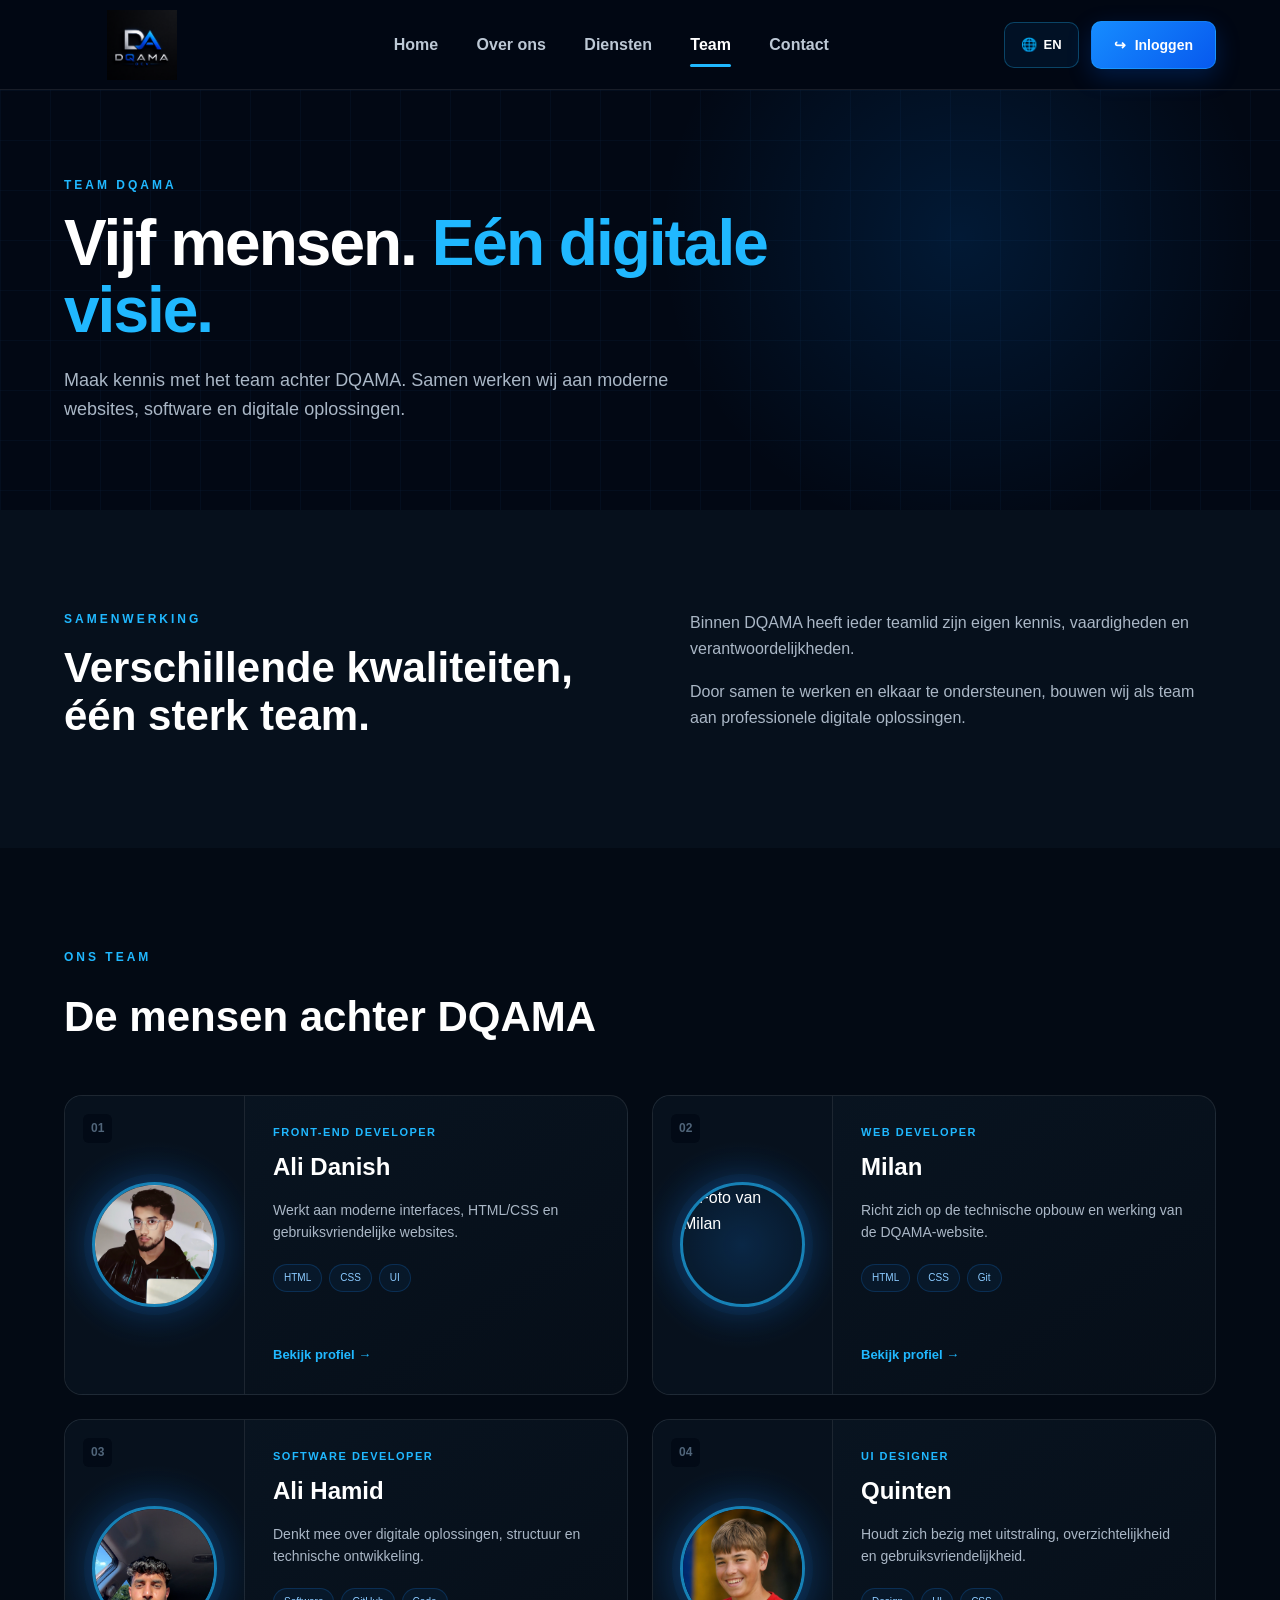
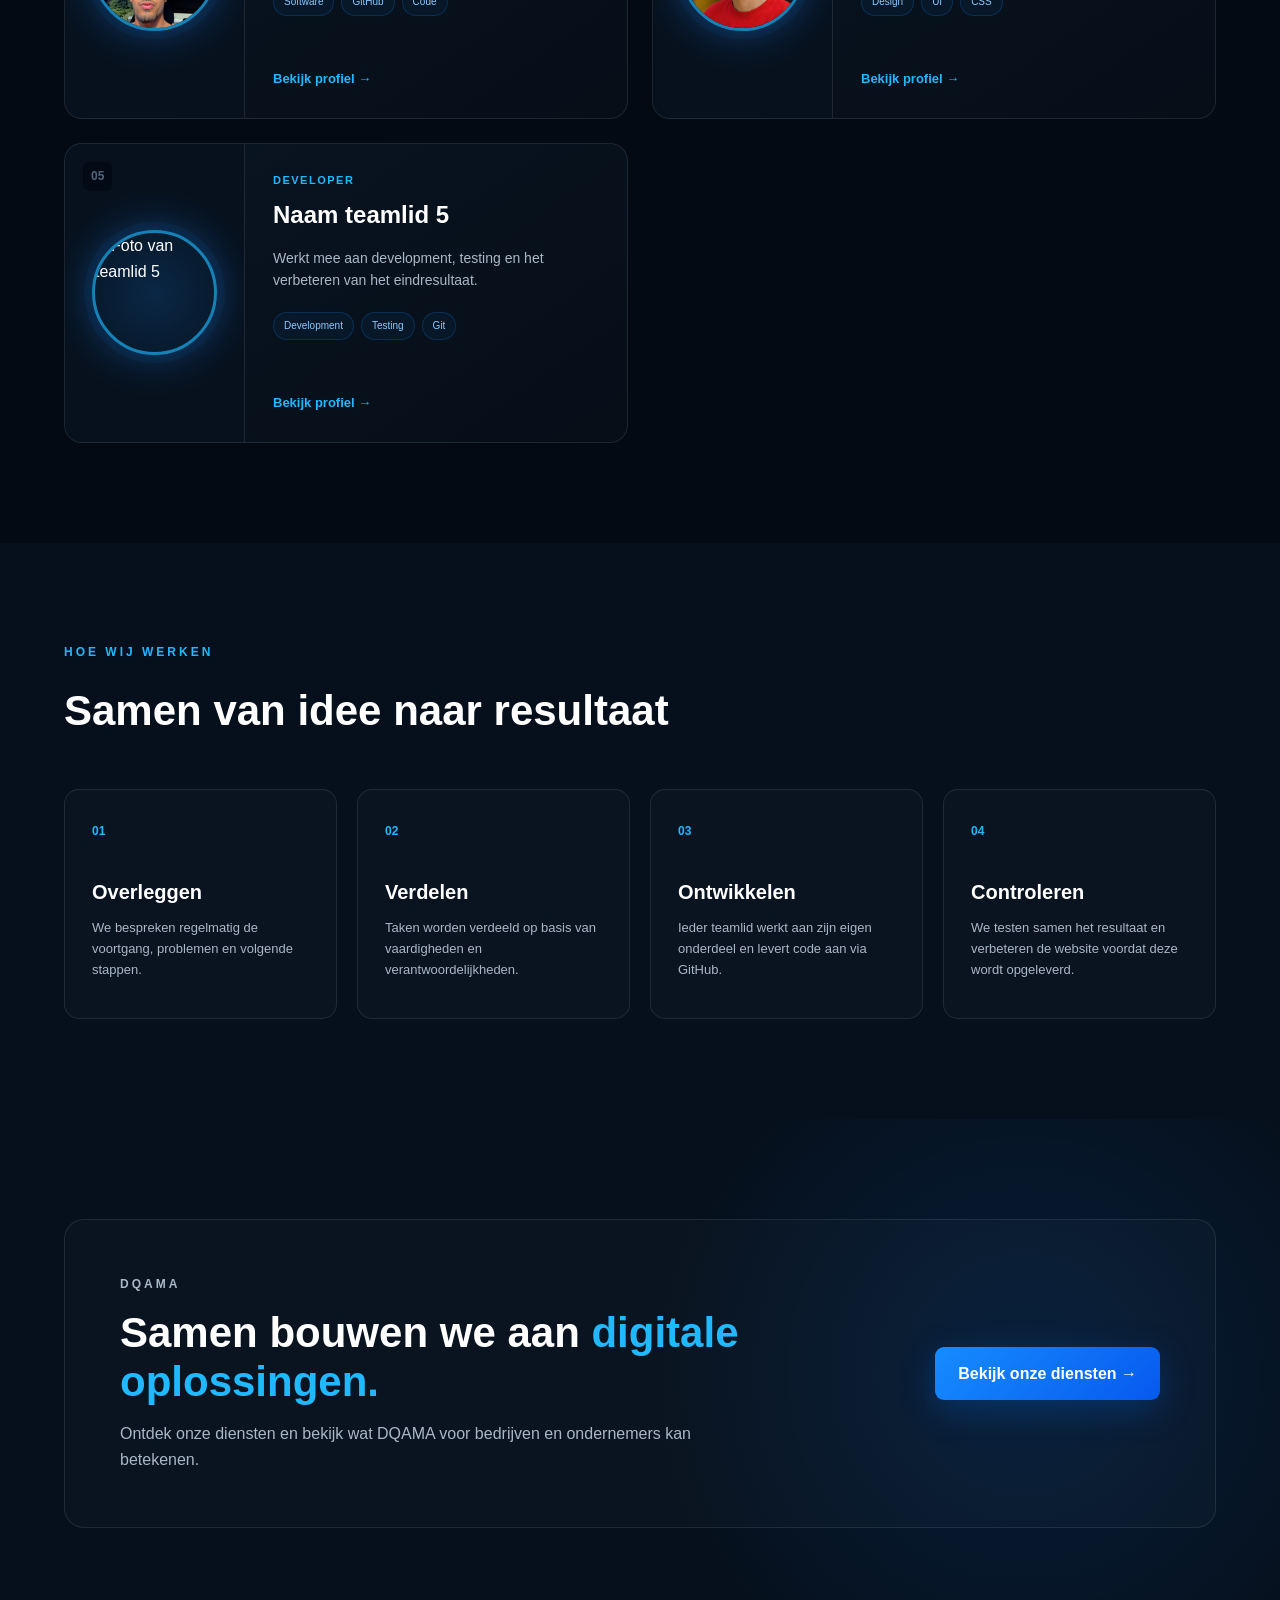
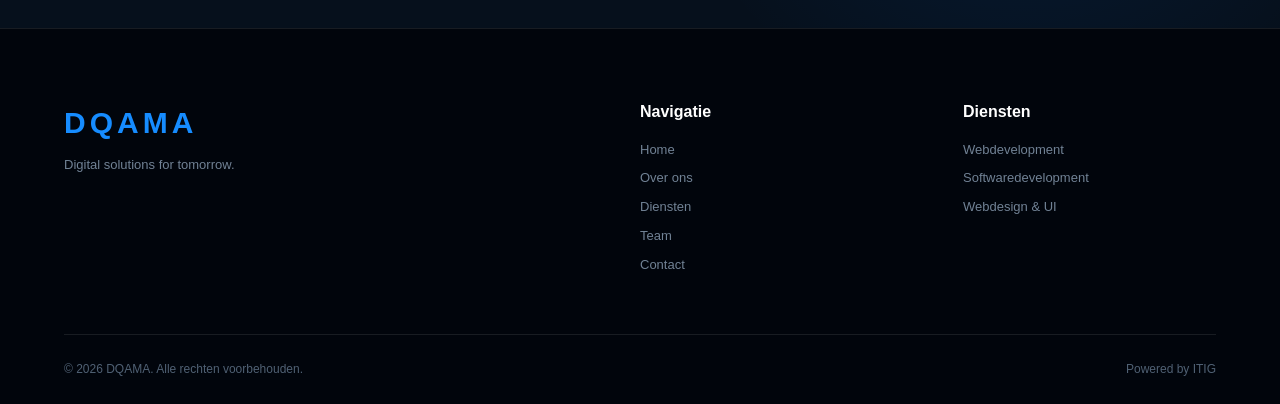
==== untitled folder/team.html @ 27067b22 "dg sg" ====
<!DOCTYPE html>
<html lang="nl">

<head>

    <!-- =========================
         BASIS
    ========================== -->

    <meta charset="UTF-8">

    <meta
        name="viewport"
        content="width=device-width, initial-scale=1.0"
    >

    <title>Team | DQAMA</title>

    <link rel="stylesheet" href="style.css">

</head>


<body>


<!-- =========================================================
     HEADER / NAVIGATIE
========================================================= -->

<header class="header">

    <div class="container navbar">


        <!-- LOGO -->

        <a href="index.html" class="brand">

            <img
                src="ask.png"
                alt="DQAMA logo"
                class="dqama-logo"
            >

        </a>



        <!-- HAMBURGER KNOP -->

        <button
            class="menu-toggle"
            id="menuToggle"
            type="button"
            aria-label="Menu openen"
            aria-expanded="false"
            aria-controls="mainNav"
        >

            <span></span>
            <span></span>
            <span></span>

        </button>



        <!-- HOOFDMENU -->

        <nav
            class="main-nav"
            id="mainNav"
            aria-label="Hoofdnavigatie"
        >

            <ul class="nav-links">

                <li>
                    <a href="index.html">
                        Home
                    </a>
                </li>

                <li>
                    <a href="over-ons.html">
                        Over ons
                    </a>
                </li>

                <li>
                    <a href="diensten.html">
                        Diensten
                    </a>
                </li>

                <li>
                    <a
                        href="team.html"
                        class="active"
                    >
                        Team
                    </a>
                </li>

                <li>
                    <a href="contact.html">
                        Contact
                    </a>
                </li>

            </ul>

        </nav>



        <!-- TAAL + LOGIN -->

        <div class="header-actions">

            <button
                class="language-button"
                onclick="toggleLanguage()"
                type="button"
            >

                🌐

                <span id="languageText">
                    EN
                </span>

            </button>


            <a
                href="login.html"
                class="login-button"
            >

                <span>↪</span>

                Inloggen

            </a>

        </div>


    </div>

</header>



<!-- =========================================================
     PAGINA INHOUD
========================================================= -->

<main>


    <!-- =====================================================
         HERO
    ====================================================== -->

    <section class="page-hero">

        <div class="grid-background"></div>


        <div class="container page-hero-content">

            <p class="eyebrow">
                TEAM DQAMA
            </p>


            <h1>

                Vijf mensen.

                <span>
                    Eén digitale visie.
                </span>

            </h1>


            <p>

                Maak kennis met het team achter DQAMA.
                Samen werken wij aan moderne websites,
                software en digitale oplossingen.

            </p>

        </div>

    </section>



    <!-- =====================================================
         INTRO
    ====================================================== -->

    <section class="section team-intro-section">

        <div class="container team-intro-grid">


            <!-- Linkerkant -->

            <div>

                <p class="eyebrow">
                    SAMENWERKING
                </p>


                <h2>

                    Verschillende kwaliteiten,
                    één sterk team.

                </h2>

            </div>



            <!-- Rechterkant -->

            <div>

                <p>

                    Binnen DQAMA heeft ieder teamlid zijn eigen kennis,
                    vaardigheden en verantwoordelijkheden.

                </p>


                <p>

                    Door samen te werken en elkaar te ondersteunen,
                    bouwen wij als team aan professionele digitale oplossingen.

                </p>

            </div>


        </div>

    </section>



    <!-- =====================================================
         TEAMLEDEN
    ====================================================== -->

    <section
        class="section team-members-section"
        id="teamleden"
    >

        <div class="container">


            <!-- Titel -->

            <div class="section-heading">

                <div>

                    <p class="eyebrow">
                        ONS TEAM
                    </p>

                    <h2>
                        De mensen achter DQAMA
                    </h2>

                </div>

            </div>



            <!-- TEAM GRID -->

            <div class="team-members-grid">


                <!-- =================================================
                     TEAMLID 1
                ================================================== -->

                <article class="member-card">


                    <div class="member-image">

                        <span class="member-number">
                            01
                        </span>


                        <img
                            src="Ali Portfolio/ali4 Small.png"
                            alt="Foto van Ali Danish"
                            class="member-photo"
                        >

                    </div>



                    <div class="member-content">


                        <span class="member-role">
                            Front-end Developer
                        </span>


                        <h3>
                            Ali Danish
                        </h3>


                        <p>

                            Werkt aan moderne interfaces,
                            HTML/CSS en gebruiksvriendelijke websites.

                        </p>


                        <div class="member-skills">

                            <span>HTML</span>
                            <span>CSS</span>
                            <span>UI</span>

                        </div>


                        <a
                            href="Ali Portfolio/index.html"
                            class="member-link"
                        >

                            Bekijk profiel →

                        </a>


                    </div>


                </article>



                <!-- =================================================
                     TEAMLID 2
                ================================================== -->

                <article class="member-card">


                    <div class="member-image">

                        <span class="member-number">
                            02
                        </span>


                        <img
                            src="images/teamlid2.jpg"
                            alt="Foto van Milan"
                            class="member-photo"
                        >

                    </div>



                    <div class="member-content">


                        <span class="member-role">
                            Web Developer
                        </span>


                        <h3>
                            Milan
                        </h3>


                        <p>

                            Richt zich op de technische opbouw
                            en werking van de DQAMA-website.

                        </p>


                        <div class="member-skills">

                            <span>HTML</span>
                            <span>CSS</span>
                            <span>Git</span>

                        </div>


                        <a
                            href="php/"
                            class="member-link"
                        >

                            Bekijk profiel →

                        </a>


                    </div>


                </article>



                <!-- =================================================
                     TEAMLID 3
                ================================================== -->

                <article class="member-card">


                    <div class="member-image">

                        <span class="member-number">
                            03
                        </span>


                        <img
                            src="ali hamid/Image Small.png"
                            alt="Foto van Ali Hamid"
                            class="member-photo"
                        >

                    </div>



                    <div class="member-content">


                        <span class="member-role">
                            Software Developer
                        </span>


                        <h3>
                            Ali Hamid
                        </h3>


                        <p>

                            Denkt mee over digitale oplossingen,
                            structuur en technische ontwikkeling.

                        </p>


                        <div class="member-skills">

                            <span>Software</span>
                            <span>GitHub</span>
                            <span>Code</span>

                        </div>


                        <a
                            href="ali hamid/index1.html"
                            class="member-link"
                        >

                            Bekijk profiel →

                        </a>


                    </div>


                </article>



                <!-- =================================================
                     TEAMLID 4
                ================================================== -->

                <article class="member-card">


                    <div class="member-image">

                        <span class="member-number">
                            04
                        </span>


                        <img
                            src="porfolio-Quinten/foto/Media Small.png"
                            alt="Foto van Quinten"
                            class="member-photo"
                        >

                    </div>



                    <div class="member-content">


                        <span class="member-role">
                            UI Designer
                        </span>


                        <h3>
                            Quinten
                        </h3>


                        <p>

                            Houdt zich bezig met uitstraling,
                            overzichtelijkheid en gebruiksvriendelijkheid.

                        </p>


                        <div class="member-skills">

                            <span>Design</span>
                            <span>UI</span>
                            <span>CSS</span>

                        </div>


                        <a
                            href="porfolio-Quinten/php/index.php"
                            class="member-link"
                        >

                            Bekijk profiel →

                        </a>


                    </div>


                </article>



                <!-- =================================================
                     TEAMLID 5
                ================================================== -->

                <article class="member-card">


                    <div class="member-image">

                        <span class="member-number">
                            05
                        </span>


                        <img
                            src="images/teamlid5.jpg"
                            alt="Foto van teamlid 5"
                            class="member-photo"
                        >

                    </div>



                    <div class="member-content">


                        <span class="member-role">
                            Developer
                        </span>


                        <h3>
                            Naam teamlid 5
                        </h3>


                        <p>

                            Werkt mee aan development,
                            testing en het verbeteren van het eindresultaat.

                        </p>


                        <div class="member-skills">

                            <span>Development</span>
                            <span>Testing</span>
                            <span>Git</span>

                        </div>


                        <a
                            href="profiel5.html"
                            class="member-link"
                        >

                            Bekijk profiel →

                        </a>


                    </div>


                </article>


            </div>

        </div>

    </section>



    <!-- =====================================================
         SAMENWERKING
    ====================================================== -->

    <section class="section collaboration-section">

        <div class="container">


            <!-- Titel -->

            <div class="section-heading">

                <div>

                    <p class="eyebrow">
                        HOE WIJ WERKEN
                    </p>

                    <h2>
                        Samen van idee naar resultaat
                    </h2>

                </div>

            </div>



            <!-- Samenwerking kaarten -->

            <div class="collaboration-grid">


                <!-- STAP 1 -->

                <article class="collaboration-card">

                    <span>
                        01
                    </span>


                    <h3>
                        Overleggen
                    </h3>


                    <p>

                        We bespreken regelmatig de voortgang,
                        problemen en volgende stappen.

                    </p>

                </article>



                <!-- STAP 2 -->

                <article class="collaboration-card">

                    <span>
                        02
                    </span>


                    <h3>
                        Verdelen
                    </h3>


                    <p>

                        Taken worden verdeeld op basis van
                        vaardigheden en verantwoordelijkheden.

                    </p>

                </article>



                <!-- STAP 3 -->

                <article class="collaboration-card">

                    <span>
                        03
                    </span>


                    <h3>
                        Ontwikkelen
                    </h3>


                    <p>

                        Ieder teamlid werkt aan zijn eigen onderdeel
                        en levert code aan via GitHub.

                    </p>

                </article>



                <!-- STAP 4 -->

                <article class="collaboration-card">

                    <span>
                        04
                    </span>


                    <h3>
                        Controleren
                    </h3>


                    <p>

                        We testen samen het resultaat en verbeteren
                        de website voordat deze wordt opgeleverd.

                    </p>

                </article>


            </div>


        </div>

    </section>



    <!-- =====================================================
         CTA
    ====================================================== -->

    <section class="section team-section">

        <div class="container team-banner">


            <div>

                <p class="eyebrow">
                    DQAMA
                </p>


                <h2>

                    Samen bouwen we aan

                    <span>
                        digitale oplossingen.
                    </span>

                </h2>


                <p>

                    Ontdek onze diensten en bekijk wat DQAMA
                    voor bedrijven en ondernemers kan betekenen.

                </p>

            </div>



            <a
                href="diensten.html"
                class="button primary"
            >

                Bekijk onze diensten →

            </a>


        </div>

    </section>


</main>



<!-- =========================================================
     FOOTER
========================================================= -->

<footer>

    <div class="container footer-grid">


        <!-- Bedrijf -->

        <div class="footer-brand">

            <h2>
                DQAMA
            </h2>

            <p>
                Digital solutions for tomorrow.
            </p>

        </div>



        <!-- Navigatie -->

        <div>

            <h4>
                Navigatie
            </h4>


            <a href="index.html">
                Home
            </a>

            <a href="over-ons.html">
                Over ons
            </a>

            <a href="diensten.html">
                Diensten
            </a>

            <a href="team.html">
                Team
            </a>

            <a href="contact.html">
                Contact
            </a>

        </div>



        <!-- Diensten -->

        <div>

            <h4>
                Diensten
            </h4>


            <p>
                Webdevelopment
            </p>

            <p>
                Softwaredevelopment
            </p>

            <p>
                Webdesign & UI
            </p>

        </div>


    </div>



    <!-- COPYRIGHT -->

    <div class="container copyright">

        <p>
            © 2026 DQAMA. Alle rechten voorbehouden.
        </p>

        <p>
            Powered by ITIG
        </p>

    </div>

</footer>



<!-- =========================================================
     GOOGLE TRANSLATE
========================================================= -->

<div
    id="google_translate_element"
    style="display: none;"
></div>


<script>

function googleTranslateElementInit() {

    new google.translate.TranslateElement(
        {
            pageLanguage: "nl",
            includedLanguages: "nl,en"
        },
        "google_translate_element"
    );

}

</script>


<script
    src="https://translate.google.com/translate_a/element.js?cb=googleTranslateElementInit">
</script>



<!-- =========================================================
     TAAL SCRIPT
========================================================= -->

<script src="language.js"></script>



<!-- =========================================================
     HAMBURGER MENU
========================================================= -->

<script>

const menuToggle =
    document.getElementById("menuToggle");

const mainNav =
    document.getElementById("mainNav");


if (menuToggle && mainNav) {


    /*
       Hamburger openen / sluiten
    */

    menuToggle.addEventListener(
        "click",
        function () {

            mainNav.classList.toggle("open");


            const menuIsOpen =
                mainNav.classList.contains("open");


            menuToggle.setAttribute(
                "aria-expanded",
                menuIsOpen
            );

        }
    );



    /*
       Als iemand op een menu-link klikt,
       sluit het menu automatisch
    */

    const menuLinks =
        mainNav.querySelectorAll("a");


    menuLinks.forEach(function (link) {

        link.addEventListener(
            "click",
            function () {

                mainNav.classList.remove("open");

                menuToggle.setAttribute(
                    "aria-expanded",
                    "false"
                );

            }
        );

    });



    /*
       ESC toets sluit menu
    */

    document.addEventListener(
        "keydown",
        function (event) {

            if (event.key === "Escape") {

                mainNav.classList.remove("open");

                menuToggle.setAttribute(
                    "aria-expanded",
                    "false"
                );

            }

        }
    );

}

</script>


</body>

</html>
---- untitled folder/style.css ----
/* =========================================
   DQAMA WEBSITE
========================================= */

* {
    margin: 0;
    padding: 0;
    box-sizing: border-box;
}

:root {
    --background: #020814;
    --background-light: #07111f;

    --card: #081522;
    --card-light: #0c1b2b;

    --blue: #168cff;
    --blue-light: #20b8ff;

    --white: #ffffff;
    --text: #aab7c6;

    --border: rgba(255,255,255,0.09);
}

html {
    scroll-behavior: smooth;
}

body {
    font-family: Arial, Helvetica, sans-serif;
    background: var(--background);
    color: var(--white);
    line-height: 1.6;
}

a {
    text-decoration: none;
}

.container {
    width: min(1180px, 90%);
    margin: auto;
}


/* =========================================
   HEADER
========================================= */

.header {
    height: 90px;

    display: flex;
    align-items: center;

    background: rgba(2, 8, 20, 0.95);

    border-bottom: 1px solid var(--border);

    position: sticky;
    top: 0;
    z-index: 1000;
}

.navbar {
    display: flex;
    justify-content: space-between;
    align-items: center;
}

.brand {
    display: flex;
    align-items: center;
    gap: 13px;
    color: white;
}

.brand-mark {
    width: 48px;
    height: 48px;

    display: flex;
    justify-content: center;
    align-items: center;

    border-radius: 12px;

    background:
        linear-gradient(
            135deg,
            var(--blue-light),
            #0758ff
        );

    font-weight: 800;

    box-shadow:
        0 0 25px rgba(22, 140, 255, 0.25);
}

.brand strong {
    display: block;

    font-size: 22px;
    letter-spacing: 2px;
}

.brand small {
    display: block;

    color: #73869a;

    font-size: 9px;
    letter-spacing: 2px;
}

.nav-links {
    display: flex;
    gap: 38px;
    list-style: none;
}

.nav-links a {
    position: relative;

    color: #bdc8d5;

    font-weight: 600;

    padding: 34px 0;
}

.nav-links a:hover,
.nav-links a.active {
    color: white;
}

.nav-links a.active::after {
    content: "";

    position: absolute;

    height: 3px;
    width: 100%;

    left: 0;
    bottom: 20px;

    background: var(--blue-light);

    border-radius: 10px;
}

.nav-button {
    padding: 11px 20px;

    border-radius: 9px;

    color: white;

    border: 1px solid rgba(22,140,255,0.4);

    background: rgba(22,140,255,0.1);

    transition: 0.25s;
}

.nav-button:hover {
    background: var(--blue);
}


/* =========================================
   HERO
========================================= */

.hero {
    min-height: 720px;

    position: relative;

    display: flex;
    align-items: center;

    overflow: hidden;

    background:
        radial-gradient(
            circle at 75% 35%,
            rgba(0,132,255,0.14),
            transparent 30%
        ),
        #020814;
}

.grid-background {
    position: absolute;
    inset: 0;

    opacity: 0.18;

    background-image:
        linear-gradient(
            rgba(47, 125, 205, 0.3) 1px,
            transparent 1px
        ),
        linear-gradient(
            90deg,
            rgba(47, 125, 205, 0.3) 1px,
            transparent 1px
        );

    background-size: 50px 50px;
}

.hero-grid {
    position: relative;
    z-index: 2;

    display: grid;
    grid-template-columns: 1.05fr 0.95fr;

    gap: 70px;

    align-items: center;
}


/* Hero content */

.badge {
    display: inline-flex;
    align-items: center;
    gap: 9px;

    padding: 7px 13px;

    margin-bottom: 24px;

    border: 1px solid var(--border);

    border-radius: 30px;

    background: rgba(255,255,255,0.03);

    color: #c7d4e0;

    font-size: 13px;
}

.badge span {
    width: 7px;
    height: 7px;

    border-radius: 50%;

    background: var(--blue-light);

    box-shadow:
        0 0 12px var(--blue-light);
}

.hero h1 {
    max-width: 650px;

    font-size: clamp(45px, 5vw, 72px);

    line-height: 1.05;

    letter-spacing: -2px;

    margin-bottom: 25px;
}

.hero h1 span {
    color: var(--blue-light);

    text-shadow:
        0 0 30px rgba(32,184,255,0.25);
}

.hero-description {
    max-width: 610px;

    font-size: 18px;

    color: var(--text);

    margin-bottom: 35px;
}

.hero-buttons {
    display: flex;
    gap: 14px;

    margin-bottom: 55px;
}

.button {
    display: inline-flex;
    justify-content: center;
    align-items: center;

    gap: 12px;

    padding: 14px 23px;

    border-radius: 9px;

    font-weight: 700;

    transition: 0.25s;
}

.primary {
    color: white;

    background:
        linear-gradient(
            135deg,
            #168cff,
            #0759ee
        );

    box-shadow:
        0 10px 35px rgba(0,111,255,0.25);
}

.primary:hover {
    transform: translateY(-3px);

    box-shadow:
        0 15px 40px rgba(0,111,255,0.4);
}

.secondary {
    color: white;

    border: 1px solid #34465a;

    background: rgba(255,255,255,0.02);
}

.secondary:hover {
    border-color: var(--blue);
}


/* Hero features */

.hero-features {
    display: flex;
    gap: 35px;
}

.feature {
    display: flex;
    align-items: center;

    gap: 12px;
}

.feature-icon {
    width: 43px;
    height: 43px;

    display: flex;
    justify-content: center;
    align-items: center;

    border-radius: 10px;

    color: var(--blue-light);

    border: 1px solid rgba(32,184,255,0.3);

    background: rgba(32,184,255,0.08);
}

.feature strong {
    display: block;

    font-size: 13px;
}

.feature small {
    color: #708295;

    font-size: 11px;
}


/* =========================================
   HERO VISUAL
========================================= */

.hero-visual {
    position: relative;

    min-height: 480px;

    display: flex;
    justify-content: center;
    align-items: center;
}

.glow {
    position: absolute;

    width: 400px;
    height: 400px;

    border-radius: 50%;

    background: rgba(0,119,255,0.18);

    filter: blur(100px);
}

.tech-card {
    width: 90%;
    height: 400px;

    position: relative;
    z-index: 2;

    border: 1px solid rgba(30,161,255,0.45);

    border-radius: 25px;

    overflow: hidden;

    background:
        linear-gradient(
            145deg,
            rgba(11,34,56,0.96),
            rgba(3,12,24,0.98)
        );

    box-shadow:
        0 30px 80px rgba(0,0,0,0.45),
        inset 0 0 50px rgba(0,120,255,0.05);
}

.tech-card-top {
    height: 48px;

    display: flex;
    align-items: center;

    gap: 7px;

    padding-left: 20px;

    border-bottom: 1px solid var(--border);
}

.tech-card-top span {
    width: 8px;
    height: 8px;

    border-radius: 50%;

    background: #38516a;
}

.tech-logo {
    height: 270px;

    display: flex;
    flex-direction: column;

    justify-content: center;
    align-items: center;
}

.logo-symbol {
    font-size: 70px;

    font-weight: 900;

    letter-spacing: -12px;

    margin-right: 10px;
}

.logo-symbol span {
    color: var(--blue);
}

.tech-logo h2 {
    margin-top: 10px;

    color: var(--blue-light);

    letter-spacing: 8px;

    font-size: 26px;
}

.tech-logo p {
    margin-top: 5px;

    color: #64798d;

    font-size: 11px;

    letter-spacing: 2px;
}

.code-lines {
    padding: 0 30px;
}

.code-lines span {
    display: block;

    height: 4px;

    margin: 9px 0;

    border-radius: 5px;

    background:
        linear-gradient(
            90deg,
            var(--blue),
            rgba(22,140,255,0.05)
        );
}

.code-lines span:nth-child(1) {
    width: 70%;
}

.code-lines span:nth-child(2) {
    width: 45%;
}

.code-lines span:nth-child(3) {
    width: 80%;
}

.code-lines span:nth-child(4) {
    width: 55%;
}


/* Floating cards */

.floating-card {
    position: absolute;
    z-index: 5;

    display: flex;
    align-items: center;

    gap: 12px;

    padding: 15px 18px;

    border: 1px solid rgba(32,184,255,0.35);

    border-radius: 12px;

    background: rgba(5,18,31,0.95);

    box-shadow:
        0 15px 40px rgba(0,0,0,0.4);
}

.floating-card > span {
    color: var(--blue-light);

    font-weight: bold;
}

.floating-card strong {
    display: block;

    font-size: 12px;
}

.floating-card small {
    color: #6f8295;

    font-size: 10px;
}

.card-one {
    left: -15px;
    bottom: 40px;
}

.card-two {
    right: -10px;
    top: 40px;
}


/* =========================================
   SECTIONS
========================================= */

.section {
    padding: 100px 0;
}

.eyebrow {
    color: var(--blue-light);

    font-size: 12px;

    font-weight: 800;

    letter-spacing: 3px;

    margin-bottom: 15px;
}


/* =========================================
   INTRO
========================================= */

.intro {
    background: #06101c;

    border-top: 1px solid var(--border);
    border-bottom: 1px solid var(--border);
}

.intro-grid {
    display: grid;
    grid-template-columns: 1fr 1fr;

    gap: 100px;

    align-items: center;
}

.intro h2 {
    font-size: 42px;

    line-height: 1.15;
}

.intro h2 span {
    color: var(--blue);
}

.intro-text p {
    color: var(--text);

    margin-bottom: 22px;
}

.intro-text a {
    color: var(--blue-light);

    font-weight: bold;
}


/* =========================================
   SERVICES
========================================= */

.services {
    background: #030a14;
}

.section-heading {
    display: flex;
    justify-content: space-between;
    align-items: end;

    margin-bottom: 45px;
}

.section-heading h2 {
    font-size: 42px;
}

.section-heading > a {
    color: var(--blue-light);
}

.service-grid {
    display: grid;

    grid-template-columns:
        repeat(4, 1fr);

    gap: 20px;
}

.service-card {
    min-height: 310px;

    display: flex;
    flex-direction: column;

    padding: 27px;

    border: 1px solid var(--border);

    border-radius: 15px;

    background:
        linear-gradient(
            145deg,
            #091522,
            #060e18
        );

    transition: 0.3s;
}

.service-card:hover {
    transform: translateY(-8px);

    border-color:
        rgba(32,184,255,0.55);

    box-shadow:
        0 20px 50px rgba(0,0,0,0.3);
}

.service-top {
    display: flex;
    justify-content: space-between;

    margin-bottom: 40px;
}

.service-icon {
    width: 46px;
    height: 46px;

    display: flex;
    justify-content: center;
    align-items: center;

    border-radius: 10px;

    color: var(--blue-light);

    background:
        rgba(22,140,255,0.1);

    border:
        1px solid rgba(22,140,255,0.25);
}

.service-top > span {
    color: #425467;

    font-size: 12px;
}

.service-card h3 {
    margin-bottom: 12px;

    font-size: 19px;
}

.service-card p {
    color: var(--text);

    font-size: 14px;

    flex-grow: 1;
}

.service-card a {
    color: var(--blue-light);

    font-size: 13px;

    margin-top: 20px;
}


/* =========================================
   TEAM CTA
========================================= */

.team-section {
    background:
        radial-gradient(
            circle at 80%,
            rgba(0,121,255,0.13),
            transparent 35%
        ),
        #06101c;
}

.team-banner {
    display: flex;
    justify-content: space-between;
    align-items: center;

    gap: 50px;

    padding: 55px;

    border: 1px solid var(--border);

    border-radius: 20px;

    background:
        rgba(255,255,255,0.02);
}

.team-banner h2 {
    max-width: 650px;

    font-size: 42px;

    line-height: 1.15;

    margin-bottom: 15px;
}

.team-banner h2 span {
    color: var(--blue-light);
}

.team-banner p {
    max-width: 650px;

    color: var(--text);
}


/* =========================================
   FOOTER
========================================= */

footer {
    padding: 70px 0 25px;

    background: #01050c;

    border-top: 1px solid var(--border);
}

.footer-grid {
    display: grid;

    grid-template-columns:
        2fr 1fr 1fr;

    gap: 70px;

    padding-bottom: 50px;
}

.footer-brand h2 {
    color: var(--blue);

    font-size: 30px;

    letter-spacing: 4px;
}

.footer-brand p {
    color: #647587;

    margin-top: 10px;
}

.footer-grid h4 {
    margin-bottom: 15px;
}

.footer-grid a,
.footer-grid > div > p {
    display: block;

    color: #718295;

    margin: 8px 0;

    font-size: 13px;
}

.footer-grid a:hover {
    color: var(--blue-light);
}

.copyright {
    display: flex;
    justify-content: space-between;

    padding-top: 25px;

    border-top: 1px solid var(--border);

    color: #506174;

    font-size: 12px;
}


/* =========================================
   RESPONSIVE
========================================= */

@media (max-width: 1000px) {

    .nav-button {
        display: none;
    }

    .hero-grid {
        grid-template-columns: 1fr;
    }

    .hero {
        padding: 80px 0;
    }

    .hero-visual {
        margin-top: 20px;
    }

    .service-grid {
        grid-template-columns:
            repeat(2, 1fr);
    }

    .intro-grid {
        grid-template-columns: 1fr;

        gap: 35px;
    }

}


@media (max-width: 700px) {

    .header {
        height: auto;

        padding: 18px 0;
    }

    .navbar {
        flex-direction: column;

        gap: 20px;
    }

    .nav-links {
        gap: 17px;

        flex-wrap: wrap;

        justify-content: center;
    }

    .nav-links a {
        padding: 5px;
    }

    .nav-links a.active::after {
        bottom: -5px;
    }

    .hero h1 {
        font-size: 42px;
    }

    .hero-buttons {
        flex-direction: column;

        align-items: flex-start;
    }

    .hero-features {
        flex-direction: column;

        gap: 15px;
    }

    .hero-visual {
        min-height: 400px;
    }

    .tech-card {
        width: 100%;
        height: 350px;
    }

    .floating-card {
        display: none;
    }

    .service-grid {
        grid-template-columns: 1fr;
    }

    .section-heading {
        align-items: flex-start;

        flex-direction: column;

        gap: 15px;
    }

    .team-banner {
        padding: 30px;

        flex-direction: column;

        align-items: flex-start;
    }

    .footer-grid {
        grid-template-columns: 1fr;

        gap: 35px;
    }

    .copyright {
        flex-direction: column;

        gap: 8px;
    }

}
/* =========================================
   OVER ONS PAGINA
========================================= */

.page-hero {
    min-height: 420px;
    position: relative;
    display: flex;
    align-items: center;
    overflow: hidden;

    background:
        radial-gradient(
            circle at 75% 35%,
            rgba(0,132,255,0.14),
            transparent 30%
        ),
        #020814;
}

.page-hero-content {
    position: relative;
    z-index: 2;
}

.page-hero h1 {
    max-width: 750px;
    font-size: clamp(44px, 5vw, 68px);
    line-height: 1.05;
    letter-spacing: -2px;
    margin-bottom: 22px;
}

.page-hero h1 span {
    color: var(--blue-light);
}

.page-hero p:not(.eyebrow) {
    max-width: 650px;
    color: var(--text);
    font-size: 18px;
}


/* About main */

.about-main {
    background: #06101c;
}

.about-layout {
    display: grid;
    grid-template-columns: 1fr 1fr;
    gap: 100px;
}

.about-layout h2 {
    font-size: 42px;
    line-height: 1.15;
}

.about-copy p {
    color: var(--text);
    margin-bottom: 20px;
}


/* Missie en visie */

.values-section {
    background: #030a14;
}

.values-grid {
    display: grid;
    grid-template-columns: repeat(3, 1fr);
    gap: 22px;
}

.value-card {
    position: relative;

    min-height: 300px;

    padding: 30px;

    border-radius: 16px;

    border: 1px solid var(--border);

    background:
        linear-gradient(
            145deg,
            #091522,
            #060e18
        );

    transition: 0.3s;
}

.value-card:hover {
    transform: translateY(-7px);
    border-color: rgba(32,184,255,0.5);
}

.value-number {
    display: block;
    color: var(--blue-light);
    font-size: 13px;
    margin-bottom: 50px;
}

.value-card h3 {
    font-size: 24px;
    margin-bottom: 15px;
}

.value-card p {
    color: var(--text);
}


/* Kernwaarden */

.principles {
    background: #06101c;
}

.principles-grid {
    display: grid;
    grid-template-columns: repeat(4, 1fr);
    gap: 20px;
}

.principle {
    padding: 28px;

    border: 1px solid var(--border);
    border-radius: 15px;

    background: rgba(255,255,255,0.02);
}

.principle-icon {
    width: 48px;
    height: 48px;

    margin-bottom: 25px;

    display: flex;
    justify-content: center;
    align-items: center;

    border-radius: 10px;

    color: var(--blue-light);

    background: rgba(22,140,255,0.1);

    border: 1px solid rgba(22,140,255,0.25);
}

.principle h3 {
    margin-bottom: 10px;
}

.principle p {
    color: var(--text);
    font-size: 14px;
}


/* Responsive over ons */

@media (max-width: 900px) {

    .about-layout {
        grid-template-columns: 1fr;
        gap: 35px;
    }

    .values-grid {
        grid-template-columns: 1fr;
    }

    .principles-grid {
        grid-template-columns: repeat(2, 1fr);
    }

}

@media (max-width: 600px) {

    .principles-grid {
        grid-template-columns: 1fr;
    }

    .page-hero {
        min-height: 360px;
    }

}
/* =========================================
   DIENSTEN PAGINA
========================================= */

.services-detail {
    background: #030a14;
}

.services-detail-grid {
    display: grid;
    grid-template-columns: repeat(2, 1fr);
    gap: 24px;
}

.service-detail-card {
    min-height: 330px;

    padding: 32px;

    border-radius: 18px;

    border: 1px solid var(--border);

    background:
        linear-gradient(
            145deg,
            #0a1725,
            #06101a
        );

    position: relative;

    overflow: hidden;

    transition: 0.3s;
}

.service-detail-card::before {
    content: "";

    position: absolute;

    width: 180px;
    height: 180px;

    right: -70px;
    top: -70px;

    border-radius: 50%;

    background:
        rgba(22, 140, 255, 0.08);

    filter: blur(20px);
}

.service-detail-card:hover {
    transform: translateY(-8px);

    border-color:
        rgba(32,184,255,0.5);

    box-shadow:
        0 20px 50px rgba(0,0,0,0.3);
}

.service-detail-top {
    display: flex;
    justify-content: space-between;
    align-items: center;

    margin-bottom: 50px;
}

.service-detail-number {
    color: #526579;

    font-size: 13px;
}

.service-detail-icon {
    width: 50px;
    height: 50px;

    display: flex;
    justify-content: center;
    align-items: center;

    border-radius: 12px;

    color: var(--blue-light);

    font-weight: bold;

    background:
        rgba(22,140,255,0.1);

    border:
        1px solid rgba(22,140,255,0.25);
}

.service-detail-card h3 {
    font-size: 26px;

    margin-bottom: 15px;
}

.service-detail-card p {
    max-width: 500px;

    color: var(--text);

    margin-bottom: 25px;
}

.service-tags {
    display: flex;
    gap: 8px;
    flex-wrap: wrap;
}

.service-tags span {
    padding: 6px 11px;

    border-radius: 20px;

    color: #8ccaff;

    font-size: 11px;

    border:
        1px solid rgba(22,140,255,0.2);

    background:
        rgba(22,140,255,0.06);
}


/* =========================================
   WERKWIJZE
========================================= */

.process-section {
    background: #06101c;
}

.process-grid {
    display: grid;

    grid-template-columns:
        repeat(4, 1fr);

    gap: 20px;
}

.process-card {
    padding: 28px;

    border-radius: 15px;

    border: 1px solid var(--border);

    background:
        rgba(255,255,255,0.02);

    transition: 0.3s;
}

.process-card:hover {
    border-color:
        rgba(32,184,255,0.4);

    transform: translateY(-5px);
}

.process-card > span {
    display: inline-block;

    margin-bottom: 35px;

    color: var(--blue-light);

    font-size: 13px;

    font-weight: 800;
}

.process-card h3 {
    font-size: 21px;

    margin-bottom: 12px;
}

.process-card p {
    color: var(--text);

    font-size: 14px;
}


/* =========================================
   RESPONSIVE DIENSTEN
========================================= */

@media (max-width: 900px) {

    .services-detail-grid {
        grid-template-columns: 1fr;
    }

    .process-grid {
        grid-template-columns:
            repeat(2, 1fr);
    }

}

@media (max-width: 600px) {

    .process-grid {
        grid-template-columns: 1fr;
    }

    .service-detail-card {
        padding: 24px;
    }

}
/* =========================================
   TEAM PAGINA
========================================= */

.team-intro-section {
    background: #06101c;
}

.team-intro-grid {
    display: grid;
    grid-template-columns: 1fr 1fr;
    gap: 100px;
    align-items: start;
}

.team-intro-grid h2 {
    font-size: 42px;
    line-height: 1.15;
}

.team-intro-grid > div:last-child p {
    color: var(--text);
    margin-bottom: 18px;
}


/* =========================================
   TEAMLEDEN
========================================= */

.team-members-section {
    background: #030a14;
}

.team-members-grid {
    display: grid;
    grid-template-columns: repeat(2, 1fr);
    gap: 24px;
}

.member-card {
    display: grid;
    grid-template-columns: 180px 1fr;

    min-height: 300px;

    overflow: hidden;

    border: 1px solid var(--border);
    border-radius: 18px;

    background:
        linear-gradient(
            145deg,
            #091522,
            #060e18
        );

    transition: 0.3s;
}

.member-card:hover {
    transform: translateY(-7px);

    border-color:
        rgba(32,184,255,0.5);

    box-shadow:
        0 20px 50px rgba(0,0,0,0.3);
}


/* Linkerkant profiel */

.member-image {
    min-height: 100%;

    position: relative;

    display: flex;
    justify-content: center;
    align-items: center;

    background:
        radial-gradient(
            circle at center,
            rgba(22,140,255,0.25),
            transparent 55%
        ),
        #07111d;

    border-right: 1px solid var(--border);
}

.member-image > span {
    position: absolute;

    top: 18px;
    left: 18px;

    color: #50657a;

    font-size: 12px;
}

.member-initials {
    width: 95px;
    height: 95px;

    display: flex;
    justify-content: center;
    align-items: center;

    border-radius: 50%;

    font-size: 35px;
    font-weight: 800;

    color: white;

    background:
        linear-gradient(
            145deg,
            #20b8ff,
            #0758ff
        );

    border: 4px solid rgba(255,255,255,0.05);

    box-shadow:
        0 0 35px rgba(22,140,255,0.25);
}


/* Rechterkant profiel */

.member-content {
    padding: 28px;

    display: flex;
    flex-direction: column;
}

.member-role {
    color: var(--blue-light);

    font-size: 11px;
    font-weight: 800;

    text-transform: uppercase;
    letter-spacing: 1.5px;

    margin-bottom: 7px;
}

.member-content h3 {
    font-size: 24px;

    margin-bottom: 12px;
}

.member-content p {
    color: var(--text);

    font-size: 14px;

    margin-bottom: 20px;
}

.member-skills {
    display: flex;
    flex-wrap: wrap;

    gap: 7px;

    margin-bottom: 24px;
}

.member-skills span {
    padding: 5px 10px;

    color: #8bcaff;

    font-size: 10px;

    border-radius: 20px;

    border:
        1px solid rgba(22,140,255,0.2);

    background:
        rgba(22,140,255,0.06);
}

.member-link {
    margin-top: auto;

    color: var(--blue-light);

    font-weight: 700;

    font-size: 13px;
}

.member-link:hover {
    color: white;
}


/* =========================================
   SAMENWERKING
========================================= */

.collaboration-section {
    background: #06101c;
}

.collaboration-grid {
    display: grid;
    grid-template-columns: repeat(4, 1fr);
    gap: 20px;
}

.collaboration-card {
    min-height: 230px;

    padding: 27px;

    border-radius: 15px;

    border: 1px solid var(--border);

    background:
        rgba(255,255,255,0.02);

    transition: 0.3s;
}

.collaboration-card:hover {
    transform: translateY(-5px);

    border-color:
        rgba(32,184,255,0.4);
}

.collaboration-card > span {
    display: inline-block;

    margin-bottom: 35px;

    color: var(--blue-light);

    font-size: 12px;

    font-weight: 800;
}

.collaboration-card h3 {
    font-size: 20px;

    margin-bottom: 10px;
}

.collaboration-card p {
    color: var(--text);

    font-size: 13px;
}


/* =========================================
   RESPONSIVE TEAM
========================================= */

@media (max-width: 1000px) {

    .team-members-grid {
        grid-template-columns: 1fr;
    }

    .collaboration-grid {
        grid-template-columns: repeat(2, 1fr);
    }

}


@media (max-width: 800px) {

    .team-intro-grid {
        grid-template-columns: 1fr;
        gap: 30px;
    }

}


@media (max-width: 600px) {

    .member-card {
        grid-template-columns: 1fr;
    }

    .member-image {
        min-height: 210px;

        border-right: none;
        border-bottom: 1px solid var(--border);
    }

    .collaboration-grid {
        grid-template-columns: 1fr;
    }

}
/* =========================================
   ECHTE TEAMFOTO'S
========================================= */

.member-image {
    min-height: 100%;
    position: relative;

    display: flex;
    justify-content: center;
    align-items: center;

    overflow: hidden;

    background:
        radial-gradient(
            circle at center,
            rgba(22, 140, 255, 0.18),
            transparent 60%
        ),
        #07111d;

    border-right: 1px solid var(--border);
}

.member-number {
    position: absolute;

    top: 18px;
    left: 18px;

    z-index: 2;

    color: #7b8da0;

    font-size: 12px;
    font-weight: 700;

    background: rgba(2, 8, 20, 0.75);

    padding: 5px 8px;

    border-radius: 6px;

    backdrop-filter: blur(8px);
}

.member-photo {
    width: 125px;
    height: 125px;

    object-fit: cover;
    object-position: center;

    border-radius: 50%;

    border: 3px solid rgba(32, 184, 255, 0.65);

    box-shadow:
        0 0 0 8px rgba(22,140,255,0.05),
        0 0 35px rgba(22,140,255,0.25);

    transition: 0.3s;
}

.member-card:hover .member-photo {
    transform: scale(1.05);

    box-shadow:
        0 0 0 8px rgba(22,140,255,0.08),
        0 0 45px rgba(22,140,255,0.4);
}
/* DQAMA LOGO */

.brand {
    display: flex;
    align-items: center;
    text-decoration: none;
}

.dqama-logo {
    width: 155px;
    height: 70px;

    object-fit: contain;
    object-position: center;

    display: block;
}

/* Mobiel */

@media (max-width: 700px) {
    .dqama-logo {
        width: 130px;
        height: 60px;
    }
}
/* =========================================
   CONTACT SECTIE OP HOMEPAGE
========================================= */

.contact-home {
    background:
        radial-gradient(
            circle at 15% 50%,
            rgba(22, 140, 255, 0.12),
            transparent 35%
        ),
        #030a14;
}

.contact-home-grid {
    display: grid;
    grid-template-columns: 0.9fr 1.1fr;
    gap: 70px;
    align-items: start;
}


/* Linkerkant */

.contact-home-info h2 {
    max-width: 560px;

    font-size: 44px;
    line-height: 1.1;

    margin-bottom: 20px;
}

.contact-home-info h2 span {
    color: var(--blue-light);
}

.contact-home-info > p:not(.eyebrow) {
    max-width: 540px;

    color: var(--text);

    margin-bottom: 35px;
}

.contact-home-details {
    display: flex;
    flex-direction: column;
    gap: 14px;
}

.contact-home-item {
    display: flex;
    align-items: center;

    gap: 15px;

    padding: 15px;

    border-radius: 12px;

    border: 1px solid var(--border);

    background: rgba(255,255,255,0.02);
}

.contact-home-item > span {
    width: 42px;
    height: 42px;

    display: flex;
    justify-content: center;
    align-items: center;

    border-radius: 10px;

    color: var(--blue-light);

    background: rgba(22,140,255,0.08);

    border:
        1px solid rgba(22,140,255,0.22);
}

.contact-home-item small {
    display: block;

    color: #63788d;

    font-size: 10px;

    text-transform: uppercase;
    letter-spacing: 1px;
}

.contact-home-item strong {
    font-size: 14px;
}


/* Formulier */

.contact-home-form {
    padding: 30px;

    border-radius: 18px;

    border: 1px solid var(--border);

    background:
        linear-gradient(
            145deg,
            #091522,
            #050d17
        );

    box-shadow:
        0 25px 60px rgba(0,0,0,0.25);
}

.contact-home-form h3 {
    font-size: 24px;

    margin-bottom: 25px;
}

.contact-home-form form {
    display: flex;
    flex-direction: column;

    gap: 18px;
}

.contact-form-row {
    display: grid;

    grid-template-columns:
        1fr 1fr;

    gap: 15px;
}

.contact-home-form label {
    display: block;

    margin-bottom: 7px;

    color: #b9c6d3;

    font-size: 12px;
    font-weight: 700;
}

.contact-home-form input,
.contact-home-form textarea {
    width: 100%;

    padding: 13px 14px;

    color: white;

    font: inherit;

    border-radius: 9px;

    outline: none;

    border: 1px solid #1b2a3a;

    background: #06101a;

    transition: 0.2s;
}

.contact-home-form textarea {
    resize: vertical;
}

.contact-home-form input:focus,
.contact-home-form textarea:focus {
    border-color: var(--blue);

    box-shadow:
        0 0 0 3px rgba(22,140,255,0.08);
}

.contact-home-form input::placeholder,
.contact-home-form textarea::placeholder {
    color: #526578;
}

.contact-home-form button {
    padding: 14px 20px;

    border: none;

    border-radius: 9px;

    color: white;

    font-weight: 800;

    cursor: pointer;

    background:
        linear-gradient(
            135deg,
            #168cff,
            #0759ee
        );

    transition: 0.25s;
}

.contact-home-form button:hover {
    transform: translateY(-2px);

    box-shadow:
        0 12px 30px rgba(0,100,255,0.3);
}


/* Responsive */

@media (max-width: 900px) {

    .contact-home-grid {
        grid-template-columns: 1fr;

        gap: 45px;
    }

}

@media (max-width: 600px) {

    .contact-form-row {
        grid-template-columns: 1fr;
    }

    .contact-home-info h2 {
        font-size: 34px;
    }

    .contact-home-form {
        padding: 22px;
    }

}
/* =========================================
   INLOGGEN KNOP
========================================= */

.login-button {
    display: inline-flex;
    align-items: center;
    justify-content: center;
    gap: 9px;

    padding: 12px 22px;

    color: #ffffff;
    font-size: 14px;
    font-weight: 700;

    border-radius: 10px;
    border: 1px solid rgba(32, 184, 255, 0.35);

    background: linear-gradient(
        135deg,
        #168cff,
        #0759ee
    );

    box-shadow:
        0 8px 25px rgba(0, 100, 255, 0.22);

    transition: 0.25s ease;
}

.login-button:hover {
    transform: translateY(-2px);

    background: linear-gradient(
        135deg,
        #20b8ff,
        #0874ff
    );

    box-shadow:
        0 12px 30px rgba(0, 100, 255, 0.35);
}

.login-icon {
    font-size: 17px;
}


/* Mobiel */

@media (max-width: 700px) {

    .login-button {
        padding: 10px 18px;
        font-size: 13px;
    }

}
/* =========================================
   DQAMA LOGIN PAGINA
========================================= */

.login-page {
    min-height: 100vh;

    background: #020814;

    color: white;
}


/* =========================================
   MAIN LOGIN
========================================= */

.login-main {
    min-height: calc(100vh - 90px);

    position: relative;

    display: flex;
    align-items: center;

    padding: 90px 0;

    overflow: hidden;

    background:
        radial-gradient(
            circle at 20% 40%,
            rgba(22, 140, 255, 0.10),
            transparent 30%
        ),
        radial-gradient(
            circle at 80% 60%,
            rgba(32, 184, 255, 0.08),
            transparent 30%
        ),
        #020814;
}


/* Grid */

.login-grid-background {
    position: absolute;

    inset: 0;

    opacity: 0.16;

    background-image:
        linear-gradient(
            rgba(47, 125, 205, 0.30) 1px,
            transparent 1px
        ),
        linear-gradient(
            90deg,
            rgba(47, 125, 205, 0.30) 1px,
            transparent 1px
        );

    background-size: 55px 55px;
}


/* Glow */

.login-glow {
    position: absolute;

    border-radius: 50%;

    filter: blur(100px);

    pointer-events: none;
}

.login-glow-one {
    width: 350px;
    height: 350px;

    left: -100px;
    top: 100px;

    background:
        rgba(0, 119, 255, 0.15);
}

.login-glow-two {
    width: 400px;
    height: 400px;

    right: -150px;
    bottom: -100px;

    background:
        rgba(0, 183, 255, 0.10);
}


/* =========================================
   LAYOUT
========================================= */

.login-layout {
    position: relative;

    z-index: 2;

    display: grid;

    grid-template-columns:
        1fr 480px;

    gap: 100px;

    align-items: center;
}


/* =========================================
   LINKERKANT
========================================= */

.login-intro {
    max-width: 620px;
}


/* Badge */

.login-badge {
    display: inline-flex;

    align-items: center;

    gap: 9px;

    padding: 7px 13px;

    margin-bottom: 25px;

    border-radius: 30px;

    border:
        1px solid rgba(255,255,255,0.09);

    background:
        rgba(255,255,255,0.03);

    color: #aebdcb;

    font-size: 11px;

    font-weight: 700;

    letter-spacing: 1.5px;
}

.login-badge span {
    width: 7px;
    height: 7px;

    border-radius: 50%;

    background: var(--blue-light);

    box-shadow:
        0 0 12px var(--blue-light);
}


/* Titel */

.login-intro h1 {
    max-width: 600px;

    font-size:
        clamp(48px, 5vw, 72px);

    line-height: 1.05;

    letter-spacing: -2px;

    margin-bottom: 25px;
}

.login-intro h1 span {
    color: var(--blue-light);

    text-shadow:
        0 0 30px rgba(32,184,255,0.20);
}


/* Tekst */

.login-intro-text {
    max-width: 570px;

    color: var(--text);

    font-size: 17px;

    line-height: 1.8;

    margin-bottom: 45px;
}


/* =========================================
   BENEFITS
========================================= */

.login-benefits {
    display: flex;

    flex-direction: column;

    gap: 15px;

    max-width: 520px;
}

.login-benefit {
    display: flex;

    align-items: center;

    gap: 15px;

    padding: 15px;

    border-radius: 12px;

    border:
        1px solid rgba(255,255,255,0.07);

    background:
        rgba(255,255,255,0.02);
}

.benefit-icon {
    width: 45px;
    height: 45px;

    flex-shrink: 0;

    display: flex;

    align-items: center;

    justify-content: center;

    border-radius: 10px;

    color: var(--blue-light);

    font-size: 11px;

    font-weight: 800;

    background:
        rgba(22,140,255,0.08);

    border:
        1px solid rgba(22,140,255,0.22);
}

.login-benefit strong {
    display: block;

    margin-bottom: 2px;

    font-size: 14px;
}

.login-benefit p {
    color: #718397;

    font-size: 12px;
}


/* =========================================
   LOGIN CARD
========================================= */

.login-card {
    position: relative;

    padding: 38px;

    border-radius: 22px;

    border:
        1px solid rgba(32,184,255,0.18);

    background:
        linear-gradient(
            145deg,
            rgba(10, 24, 39, 0.97),
            rgba(4, 12, 22, 0.98)
        );

    box-shadow:
        0 30px 80px rgba(0,0,0,0.45),
        inset 0 0 40px rgba(22,140,255,0.025);
}


/* Kleine blauwe lijn */

.login-card::before {
    content: "";

    position: absolute;

    top: 0;

    left: 50%;

    transform: translateX(-50%);

    width: 65%;

    height: 2px;

    background:
        linear-gradient(
            90deg,
            transparent,
            var(--blue-light),
            transparent
        );
}


/* Header */

.login-card-header {
    margin-bottom: 30px;
}

.login-status {
    display: flex;

    align-items: center;

    gap: 8px;

    color: #73879a;

    font-size: 10px;

    font-weight: 800;

    letter-spacing: 1.5px;

    margin-bottom: 17px;
}

.login-status span {
    width: 7px;
    height: 7px;

    border-radius: 50%;

    background: #35dc8b;

    box-shadow:
        0 0 10px rgba(53,220,139,0.50);
}

.login-card-header h2 {
    font-size: 32px;

    margin-bottom: 7px;
}

.login-card-header p {
    color: #73869a;

    font-size: 13px;
}


/* =========================================
   FORM
========================================= */

.login-form-group {
    margin-bottom: 20px;
}

.login-form-group label {
    display: block;

    color: #becbd7;

    font-size: 12px;

    font-weight: 700;

    margin-bottom: 8px;
}


/* Password label */

.password-label {
    display: flex;

    align-items: center;

    justify-content: space-between;
}

.password-label a {
    color: var(--blue-light);

    font-size: 11px;
}


/* Input wrapper */

.login-input-wrapper {
    position: relative;
}

.input-icon {
    position: absolute;

    left: 15px;

    top: 50%;

    transform:
        translateY(-50%);

    width: 20px;

    color: #587086;

    font-size: 13px;

    text-align: center;
}

.login-input-wrapper input {
    width: 100%;

    height: 52px;

    padding:
        0 15px
        0 48px;

    color: white;

    font: inherit;

    font-size: 13px;

    outline: none;

    border-radius: 10px;

    border:
        1px solid #1b2d40;

    background:
        rgba(2, 10, 18, 0.80);

    transition: 0.2s;
}

.login-input-wrapper input::placeholder {
    color: #465b70;
}

.login-input-wrapper input:focus {
    border-color:
        var(--blue);

    box-shadow:
        0 0 0 3px
        rgba(22,140,255,0.08);
}


/* =========================================
   REMEMBER
========================================= */

.remember-login {
    display: inline-flex;

    align-items: center;

    gap: 9px;

    color: #8294a6;

    font-size: 12px;

    cursor: pointer;

    margin-bottom: 22px;
}

.remember-login input {
    accent-color:
        var(--blue);
}


/* =========================================
   SUBMIT
========================================= */

.login-submit {
    width: 100%;

    height: 52px;

    display: flex;

    align-items: center;

    justify-content: space-between;

    padding: 0 20px;

    border: none;

    border-radius: 10px;

    color: white;

    font-size: 14px;

    font-weight: 800;

    cursor: pointer;

    background:
        linear-gradient(
            135deg,
            #168cff,
            #0759ee
        );

    box-shadow:
        0 12px 35px
        rgba(0,100,255,0.20);

    transition: 0.25s;
}

.login-submit:hover {
    transform:
        translateY(-2px);

    box-shadow:
        0 17px 40px
        rgba(0,100,255,0.35);
}


/* =========================================
   DIVIDER
========================================= */

.login-divider {
    display: flex;

    align-items: center;

    gap: 15px;

    margin: 28px 0 20px;
}

.login-divider span {
    height: 1px;

    flex: 1;

    background:
        rgba(255,255,255,0.08);
}

.login-divider p {
    color: #42576b;

    font-size: 9px;

    font-weight: 800;

    letter-spacing: 3px;
}


/* =========================================
   BACK HOME
========================================= */

.back-home {
    display: block;

    text-align: center;

    color: #8798a9;

    font-size: 12px;

    transition: 0.2s;
}

.back-home:hover {
    color: var(--blue-light);
}


/* =========================================
   SECURITY
========================================= */

.login-security {
    display: flex;

    justify-content: center;

    align-items: center;

    gap: 7px;

    margin-top: 25px;

    padding-top: 20px;

    border-top:
        1px solid rgba(255,255,255,0.06);
}

.login-security span {
    color: #35dc8b;

    font-size: 7px;
}

.login-security p {
    color: #50657a;

    font-size: 10px;
}


/* =========================================
   LOGIN FOOTER
========================================= */

.login-footer {
    padding: 22px 0;

    background: #01050c;

    border-top:
        1px solid var(--border);
}

.login-footer-content {
    display: flex;

    justify-content: space-between;

    color: #506174;

    font-size: 11px;
}


/* =========================================
   RESPONSIVE LOGIN
========================================= */

@media (max-width: 1000px) {

    .login-layout {
    position: relative;
    z-index: 2;

    display: grid;
    grid-template-columns: 1.25fr 0.75fr;

    gap: 55px;

    align-items: stretch;
}

}


@media (max-width: 700px) {

    .login-main {
        padding: 60px 0;
    }

    .login-intro h1 {
        font-size: 43px;
    }

    .login-intro-text {
        font-size: 15px;
    }

    .login-card {
        padding: 25px;
    }

    .login-footer-content {
        flex-direction: column;

        text-align: center;

        gap: 5px;
    }

}



.navbar {
    display: grid;

    grid-template-columns: 180px 1fr 180px;

    align-items: center;

    min-height: 90px;
}

.brand {
    justify-self: start;
}

.navbar nav {
    justify-self: center;
}

.nav-links {
    display: flex;

    align-items: center;

    justify-content: center;

    gap: 55px;

    list-style: none;

    margin: 0;
    padding: 0;
}

.login-button {
    justify-self: end;
}
.navbar {
    display: flex;
    justify-content: space-between;
    align-items: center;
}
/* =========================================
   CONTACT PAGINA
========================================= */

.contact-page-hero {
    position: relative;
    min-height: calc(100vh - 90px);

    padding: 90px 0;

    overflow: hidden;

    background:
        radial-gradient(
            circle at 15% 40%,
            rgba(22,140,255,0.13),
            transparent 30%
        ),
        radial-gradient(
            circle at 85% 60%,
            rgba(32,184,255,0.08),
            transparent 30%
        ),
        #020814;
}


/* GRID ACHTERGROND */

.contact-grid-bg {
    position: absolute;
    inset: 0;

    opacity: 0.15;

    background-image:
        linear-gradient(
            rgba(47,125,205,0.30) 1px,
            transparent 1px
        ),
        linear-gradient(
            90deg,
            rgba(47,125,205,0.30) 1px,
            transparent 1px
        );

    background-size: 55px 55px;

    pointer-events: none;
}


/* GLOW */

.contact-glow {
    position: absolute;

    width: 400px;
    height: 400px;

    border-radius: 50%;

    filter: blur(110px);

    pointer-events: none;
}

.contact-glow-left {
    left: -170px;
    top: 150px;

    background: rgba(0,119,255,0.15);
}

.contact-glow-right {
    right: -170px;
    bottom: 50px;

    background: rgba(0,183,255,0.10);
}


/* =========================================
   LAYOUT
========================================= */

.contact-page-layout {
    position: relative;
    z-index: 2;

    display: grid;

    grid-template-columns:
        0.9fr 1.1fr;

    gap: 90px;

    align-items: center;
}


/* =========================================
   LINKERKANT
========================================= */

.contact-page-info {
    max-width: 570px;
}


.contact-badge {
    display: inline-flex;

    align-items: center;

    gap: 9px;

    padding: 7px 13px;

    margin-bottom: 25px;

    border-radius: 30px;

    border:
        1px solid rgba(255,255,255,0.09);

    background:
        rgba(255,255,255,0.03);

    color: #9aabba;

    font-size: 10px;
    font-weight: 800;

    letter-spacing: 2px;
}


.contact-badge span {
    width: 7px;
    height: 7px;

    border-radius: 50%;

    background: var(--blue-light);

    box-shadow:
        0 0 12px var(--blue-light);
}


/* TITEL */

.contact-page-info h1 {
    font-size: clamp(48px, 5vw, 70px);

    line-height: 1.04;

    letter-spacing: -2px;

    margin-bottom: 25px;
}


.contact-page-info h1 span {
    color: var(--blue-light);

    text-shadow:
        0 0 30px rgba(32,184,255,0.20);
}


.contact-intro {
    max-width: 540px;

    color: #8294a6;

    font-size: 16px;

    line-height: 1.8;

    margin-bottom: 38px;
}


/* =========================================
   CONTACT CARDS
========================================= */

.contact-details {
    display: flex;

    flex-direction: column;

    gap: 12px;
}


.contact-detail-card {
    display: flex;

    align-items: center;

    gap: 16px;

    padding: 15px;

    border-radius: 13px;

    border:
        1px solid rgba(255,255,255,0.07);

    background:
        rgba(255,255,255,0.025);

    transition: 0.25s;
}


.contact-detail-card:hover {
    transform: translateX(5px);

    border-color:
        rgba(32,184,255,0.25);

    background:
        rgba(22,140,255,0.05);
}


.contact-detail-icon {
    width: 48px;
    height: 48px;

    flex-shrink: 0;

    display: flex;

    justify-content: center;
    align-items: center;

    border-radius: 11px;

    color: var(--blue-light);

    font-size: 17px;

    background:
        rgba(22,140,255,0.08);

    border:
        1px solid rgba(22,140,255,0.22);
}


.contact-detail-card small {
    display: block;

    color: #52687c;

    font-size: 8px;

    font-weight: 800;

    letter-spacing: 1.5px;
}


.contact-detail-card strong {
    display: block;

    color: #e2eaf2;

    font-size: 13px;

    margin: 1px 0;
}


.contact-detail-card p {
    color: #65798c;

    font-size: 10px;
}


/* =========================================
   BESCHIKBAAR
========================================= */

.contact-availability {
    display: flex;

    align-items: center;

    gap: 12px;

    margin-top: 25px;

    padding-top: 23px;

    border-top:
        1px solid rgba(255,255,255,0.07);
}


.availability-dot {
    width: 10px;
    height: 10px;

    flex-shrink: 0;

    border-radius: 50%;

    background: #2fe29a;

    box-shadow:
        0 0 14px rgba(47,226,154,0.7);
}


.contact-availability strong {
    display: block;

    font-size: 11px;

    color: #aabac8;
}


.contact-availability p {
    color: #566b7e;

    font-size: 10px;
}


/* =========================================
   FORMULIER
========================================= */

.contact-page-form {
    position: relative;

    padding: 38px;

    border-radius: 22px;

    border:
        1px solid rgba(32,184,255,0.18);

    background:
        linear-gradient(
            145deg,
            rgba(10,24,39,0.97),
            rgba(4,12,22,0.98)
        );

    box-shadow:
        0 30px 80px rgba(0,0,0,0.45);
}


.contact-page-form::before {
    content: "";

    position: absolute;

    top: 0;
    left: 50%;

    transform: translateX(-50%);

    width: 65%;
    height: 2px;

    background:
        linear-gradient(
            90deg,
            transparent,
            var(--blue-light),
            transparent
        );
}


/* FORM HEADER */

.contact-form-top {
    display: flex;

    justify-content: space-between;

    align-items: flex-start;

    gap: 20px;
}


.form-small-title {
    color: #687e92;

    font-size: 9px;

    font-weight: 800;

    letter-spacing: 2px;
}


.contact-form-top h2 {
    font-size: 32px;

    margin-top: 4px;
}


.form-status {
    display: flex;

    align-items: center;

    gap: 7px;

    color: #617689;

    font-size: 9px;

    font-weight: 800;

    letter-spacing: 1px;
}


.form-status span {
    width: 7px;
    height: 7px;

    border-radius: 50%;

    background: #2fe29a;

    box-shadow:
        0 0 10px #2fe29a;
}


.contact-form-description {
    margin-top: 8px;

    margin-bottom: 30px;

    color: #73879a;

    font-size: 12px;
}


/* =========================================
   INPUTS
========================================= */

.contact-page-form form {
    display: flex;

    flex-direction: column;

    gap: 18px;
}


.contact-form-row {
    display: grid;

    grid-template-columns:
        1fr 1fr;

    gap: 15px;
}


.contact-field label {
    display: block;

    margin-bottom: 7px;

    color: #bdcad6;

    font-size: 11px;

    font-weight: 700;
}


.contact-field input,
.contact-field textarea {
    width: 100%;

    padding: 14px 15px;

    outline: none;

    color: white;

    font: inherit;

    font-size: 13px;

    border-radius: 10px;

    border:
        1px solid #1b2e41;

    background:
        rgba(2,10,18,0.80);

    transition: 0.2s;
}


.contact-field textarea {
    resize: vertical;

    min-height: 145px;
}


.contact-field input::placeholder,
.contact-field textarea::placeholder {
    color: #475d71;
}


.contact-field input:focus,
.contact-field textarea:focus {
    border-color: var(--blue);

    box-shadow:
        0 0 0 3px rgba(22,140,255,0.08);
}


/* =========================================
   VERSTUREN
========================================= */

.contact-submit {
    width: 100%;

    height: 54px;

    display: flex;

    justify-content: space-between;

    align-items: center;

    padding: 0 20px;

    margin-top: 3px;

    border: none;

    border-radius: 10px;

    cursor: pointer;

    color: white;

    font-size: 13px;

    font-weight: 800;

    background:
        linear-gradient(
            135deg,
            #168cff,
            #0759ee
        );

    box-shadow:
        0 12px 35px rgba(0,100,255,0.20);

    transition: 0.25s;
}


.contact-submit:hover {
    transform: translateY(-2px);

    box-shadow:
        0 17px 40px rgba(0,100,255,0.35);
}


/* FORM BOTTOM */

.contact-form-bottom {
    display: flex;

    justify-content: center;

    align-items: center;

    gap: 7px;

    margin-top: 22px;

    padding-top: 20px;

    border-top:
        1px solid rgba(255,255,255,0.06);
}


.contact-form-bottom span {
    color: #2fe29a;

    font-size: 7px;
}


.contact-form-bottom p {
    color: #506579;

    font-size: 9px;
}


/* =========================================
   FOOTER
========================================= */

.contact-footer {
    padding: 28px 0;

    background: #01050c;

    border-top:
        1px solid var(--border);
}


.contact-footer-content {
    display: flex;

    justify-content: space-between;

    align-items: center;

    gap: 30px;
}


.contact-footer strong {
    color: white;

    font-size: 14px;
}


.contact-footer p {
    color: #536579;

    font-size: 10px;
}


/* =========================================
   RESPONSIVE
========================================= */

@media (max-width: 950px) {

    .contact-page-layout {
        grid-template-columns: 1fr;

        gap: 60px;
    }

    .contact-page-info {
        max-width: 700px;
    }

}


@media (max-width: 600px) {

    .contact-page-hero {
        padding: 60px 0;
    }

    .contact-page-info h1 {
        font-size: 43px;
    }

    .contact-form-row {
        grid-template-columns: 1fr;
    }

    .contact-page-form {
        padding: 25px;
    }

    .contact-footer-content {
        flex-direction: column;

        text-align: center;

        gap: 8px;
    }

}

.header-actions {
    display: flex;
    align-items: center;
    gap: 12px;
}

.language-button {
    height: 46px;
    padding: 0 16px;

    display: flex;
    align-items: center;
    justify-content: center;
    gap: 7px;

    border-radius: 10px;

    border: 1px solid rgba(32, 184, 255, 0.30);

    background: rgba(22, 140, 255, 0.08);

    color: white;

    font-size: 13px;
    font-weight: 800;

    cursor: pointer;

    transition: 0.25s;
}

.language-button:hover {
    background: rgba(22, 140, 255, 0.16);

    border-color: var(--blue-light);

    transform: translateY(-2px);

    box-shadow:
        0 8px 22px rgba(0, 130, 255, 0.20);
}

.goog-te-banner-frame,
.goog-te-banner-frame.skiptranslate,
.goog-te-gadget,
.goog-te-gadget-simple {
    display: none !important;
}

body {
    top: 0 !important;
}

html {
    top: 0 !important;
}
/* =========================
   RESPONSIVE HEADER
========================= */

.navbar {
    display: grid;
    grid-template-columns: auto 1fr auto;
    align-items: center;
    gap: 30px;
}

.main-nav {
    min-width: 0;
}

.nav-links {
    display: flex;
    align-items: center;
    justify-content: center;
    gap: clamp(18px, 3vw, 55px);
    margin: 0;
    padding: 0;
    list-style: none;
}

.menu-toggle {
    display: none;
}


/* =========================
   TABLET + MOBIEL
========================= */

@media (max-width: 950px) {

    .navbar {
        display: flex;
        align-items: center;
        justify-content: space-between;

        width: 100%;
        min-height: 75px;

        padding: 10px 20px;

        position: relative;
    }


    /* LOGO */

    .brand {
        display: flex;
        align-items: center;
        flex-shrink: 0;
    }

    .dqama-logo {
        width: clamp(85px, 18vw, 110px);
        height: auto;
        display: block;
    }


    /* HAMBURGER */

    .menu-toggle {
        display: flex !important;

        width: 46px;
        height: 46px;

        flex-direction: column;
        justify-content: center;
        align-items: center;

        gap: 5px;

        flex-shrink: 0;

        padding: 0;

        border: 1px solid rgba(32, 184, 255, 0.4);
        border-radius: 10px;

        background: rgba(4, 29, 45, 0.95);

        cursor: pointer;

        position: relative;
        z-index: 10001;
    }

    .menu-toggle span {
        width: 22px;
        height: 2px;

        display: block;

        background: white;

        border-radius: 20px;

        transition: 0.25s ease;
    }


    /* MENU NORMAAL VERBORGEN */

    .main-nav {
        display: none !important;

        position: absolute;

        top: calc(100% + 10px);
        left: 20px;
        right: 20px;

        width: auto;

        padding: 12px;

        background: rgba(4, 24, 38, 0.98);

        border: 1px solid rgba(32, 184, 255, 0.25);
        border-radius: 14px;

        box-shadow: 0 18px 45px rgba(0, 0, 0, 0.45);

        z-index: 10000;
    }


    /* MENU OPEN */

    .main-nav.open {
        display: block !important;
    }


    /* LINKS ONDER ELKAAR */

    .main-nav .nav-links {
        display: flex !important;

        flex-direction: column !important;

        align-items: stretch !important;
        justify-content: flex-start !important;

        gap: 4px !important;

        width: 100%;

        margin: 0 !important;
        padding: 0 !important;
    }

    .main-nav .nav-links li {
        width: 100%;

        margin: 0 !important;
        padding: 0 !important;
    }

    .main-nav .nav-links a {
        display: block;

        width: 100%;

        padding: 13px 15px;

        border-radius: 8px;

        font-size: 16px;

        text-align: left;

        white-space: normal;
    }

    .main-nav .nav-links a:hover,
    .main-nav .nav-links a.active {
        background: rgba(32, 184, 255, 0.12);
    }

    .main-nav .nav-links a::after {
        display: none !important;
    }


    /* EN + LOGIN VERBERGEN OP KLEIN SCHERM */

    .header-actions {
        display: none !important;
    }

}


/* =========================
   KLEINE TELEFOON
========================= */

@media (max-width: 950px) {

    .main-nav {
        display: none !important;

        position: absolute;

        top: calc(100% + 10px);
        right: 20px;
        left: auto;

        width: 150px;

        padding: 12px;

        background: rgba(4, 24, 38, 0.98);

        border: 1px solid rgba(32, 184, 255, 0.35);
        border-radius: 14px;

        box-shadow: 0 18px 45px rgba(0, 0, 0, 0.45);

        z-index: 10000;
    }

    .main-nav.open {
        display: block !important;
    }

    .main-nav .nav-links {
        display: flex !important;
        flex-direction: column !important;

        align-items: stretch !important;
        justify-content: flex-start !important;

        gap: 4px !important;

        width: 100%;

        margin: 0 !important;
        padding: 0 !important;
    }

    .main-nav .nav-links li {
        width: 100%;
        margin: 0 !important;
    }

    .main-nav .nav-links a {
        display: block;

        width: 100%;

        padding: 14px 16px;

        text-align: left;

        border-radius: 8px;
    }
}
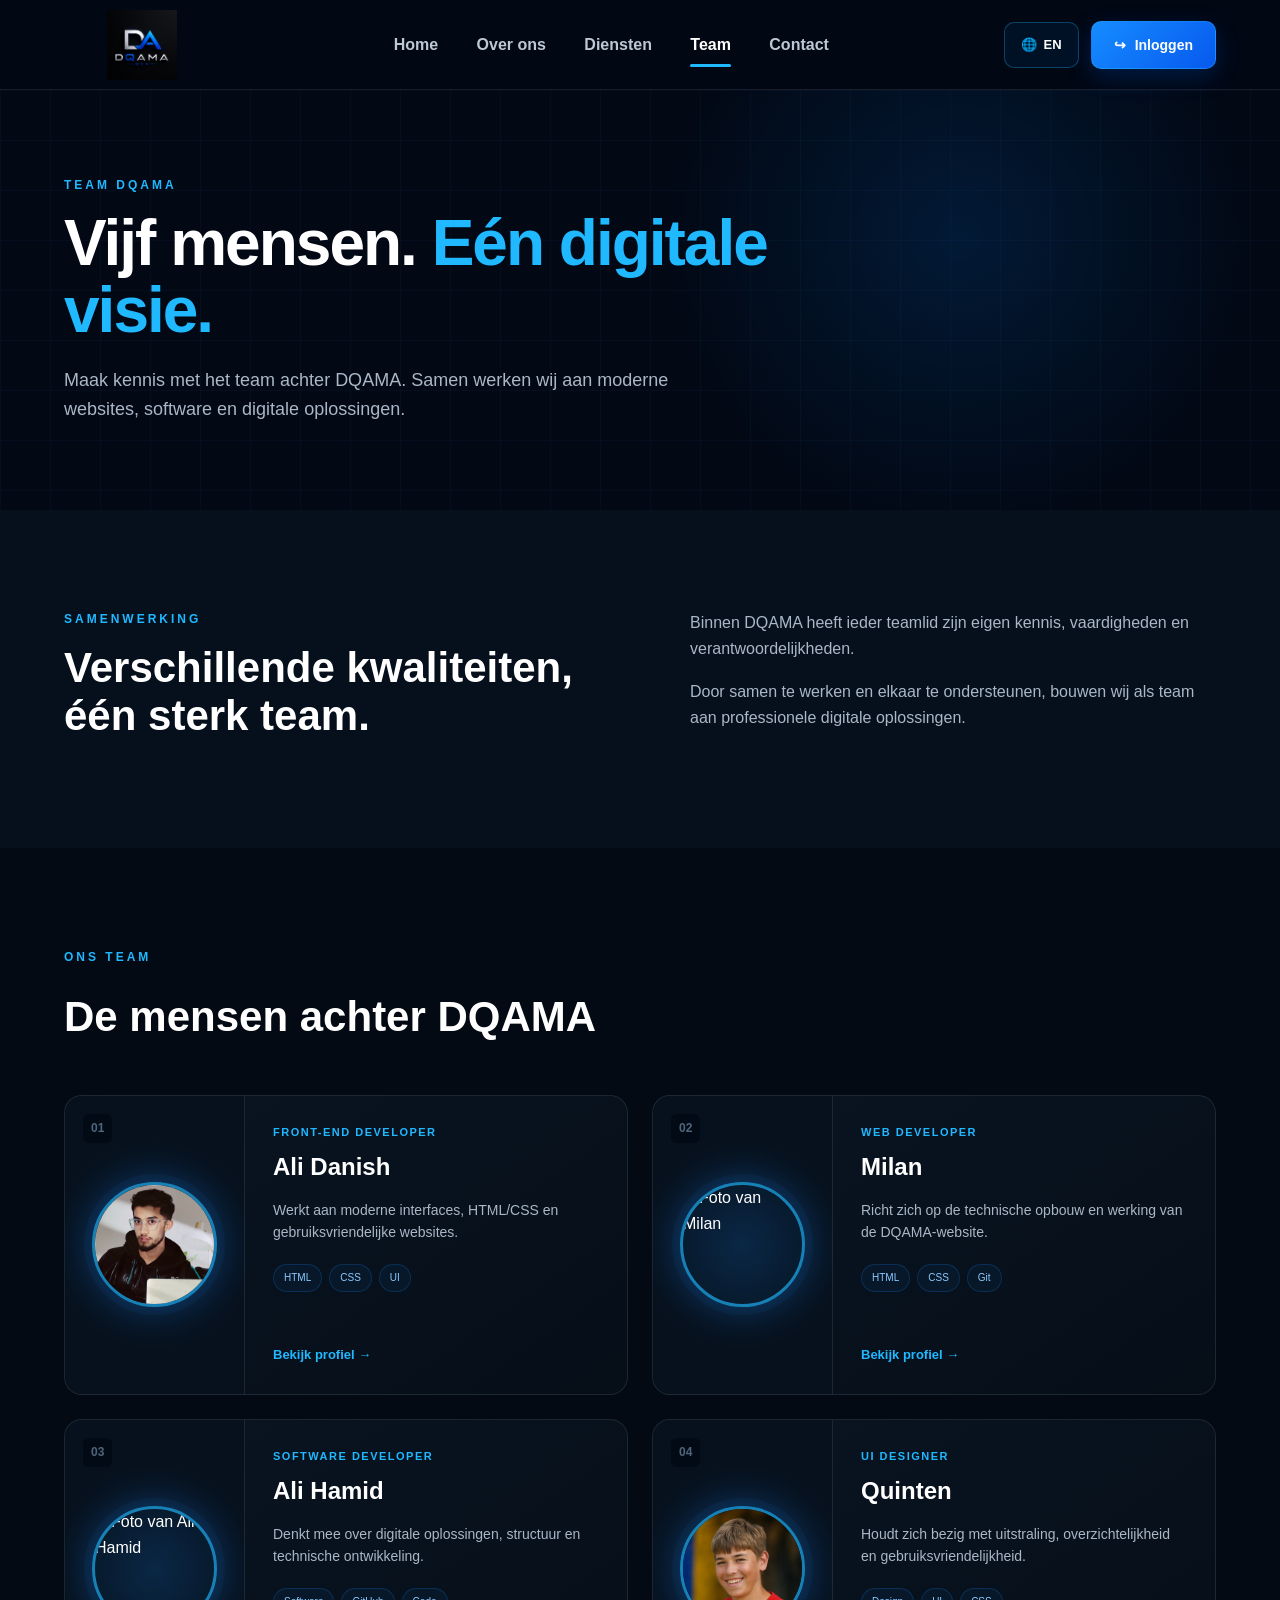
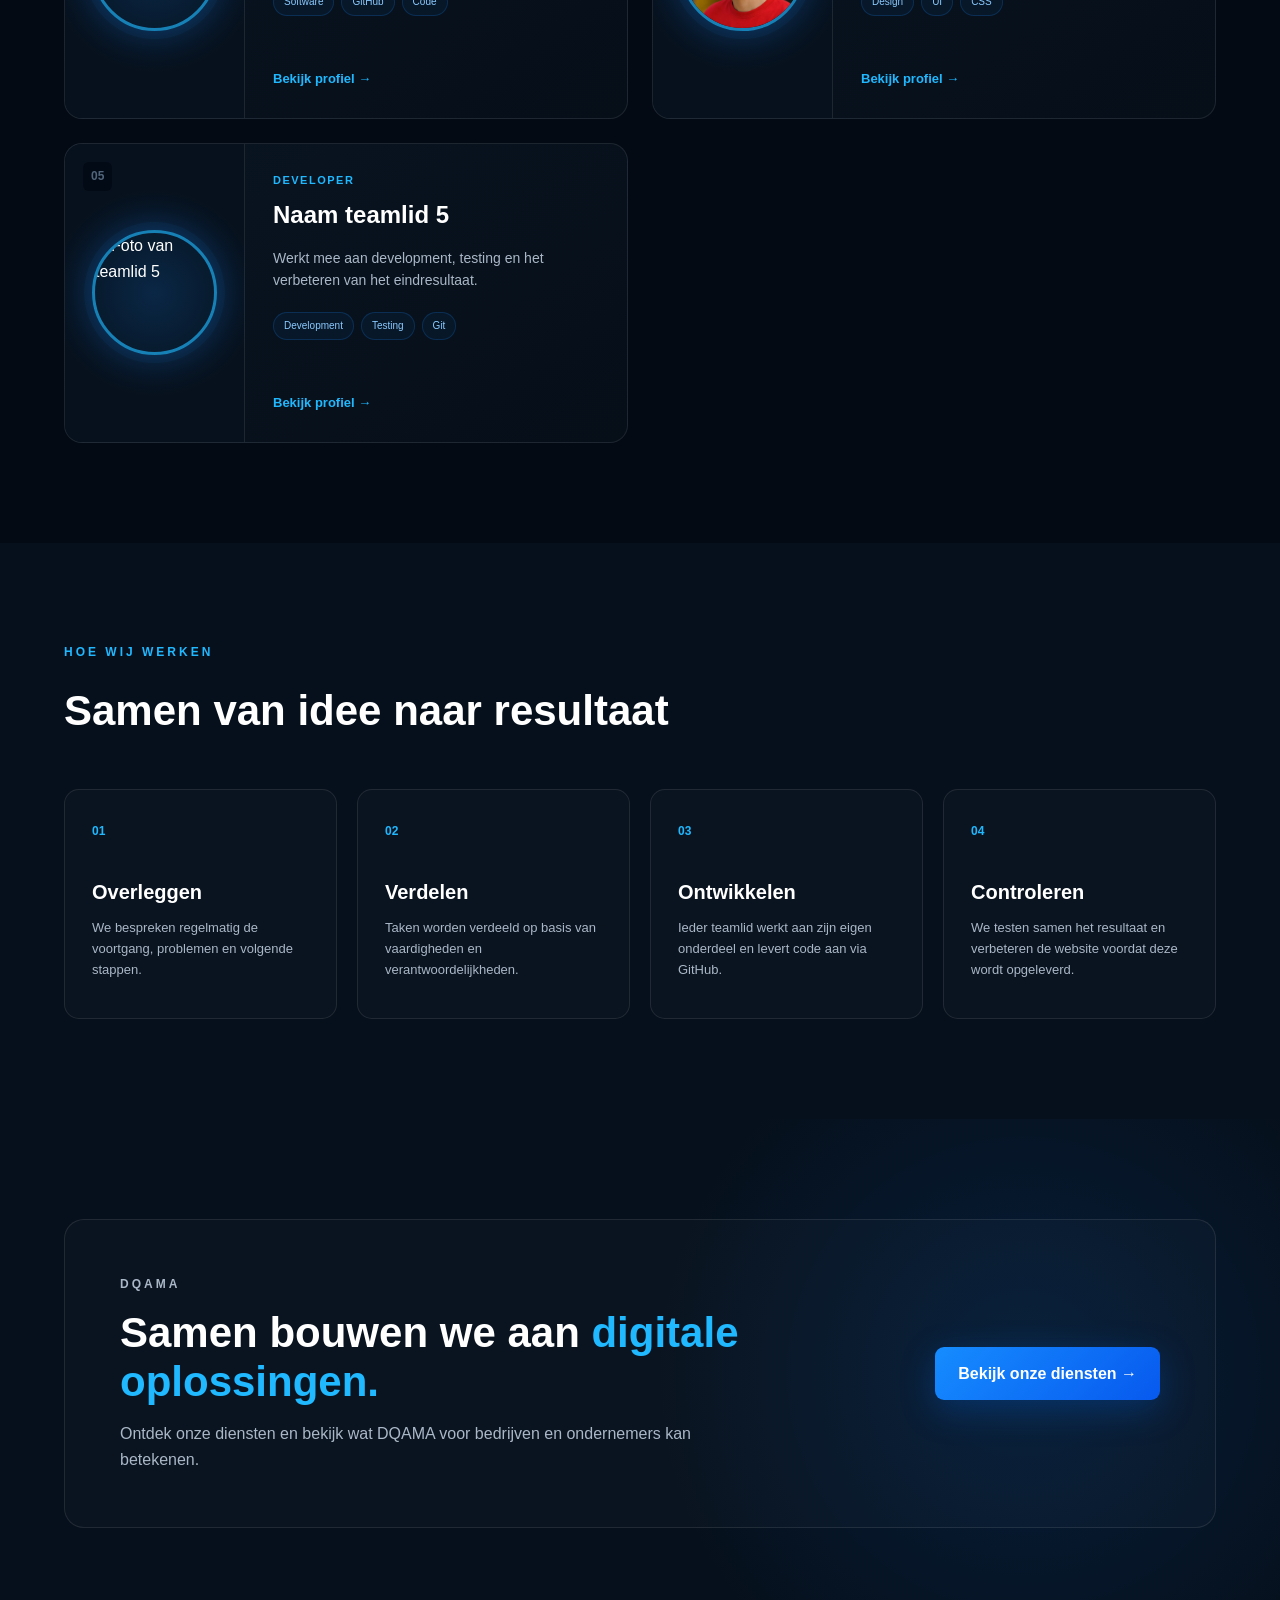
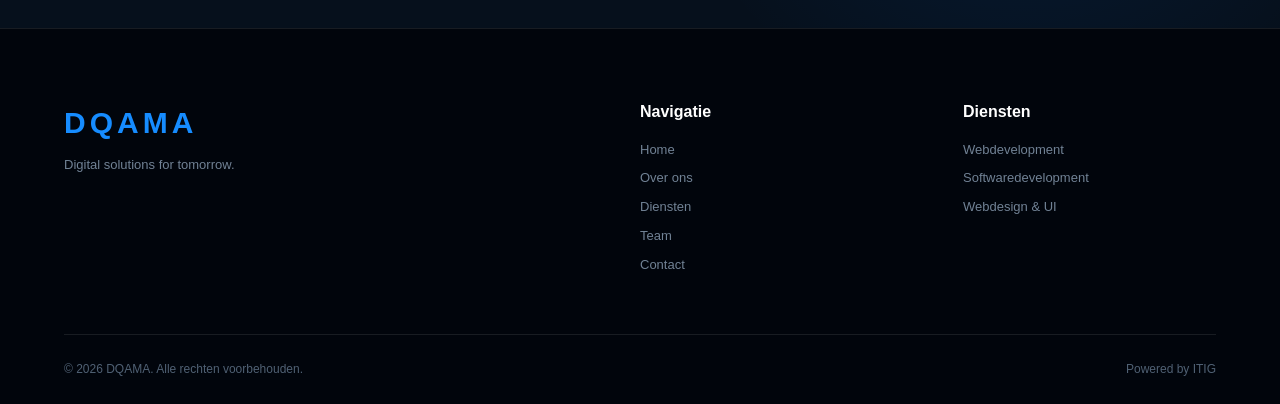
==== commit 0e6dea1e: "Update team.html" ====
--- a/untitled folder/team.html
+++ b/untitled folder/team.html
@@ -422,7 +422,7 @@
 
 
                         <a
-                            href="php/"
+                            href="Milan portfllio/index.php"
                             class="member-link"
                         >
 
@@ -453,7 +453,7 @@
 
 
                         <img
-                            src="ali hamid/Image Small.png"
+                            src="d"
                             alt="Foto van Ali Hamid"
                             class="member-photo"
                         >
@@ -493,7 +493,7 @@
 
 
                         <a
-                            href="ali hamid/index1.html"
+                            href="dave portfolio/"
                             class="member-link"
                         >
 
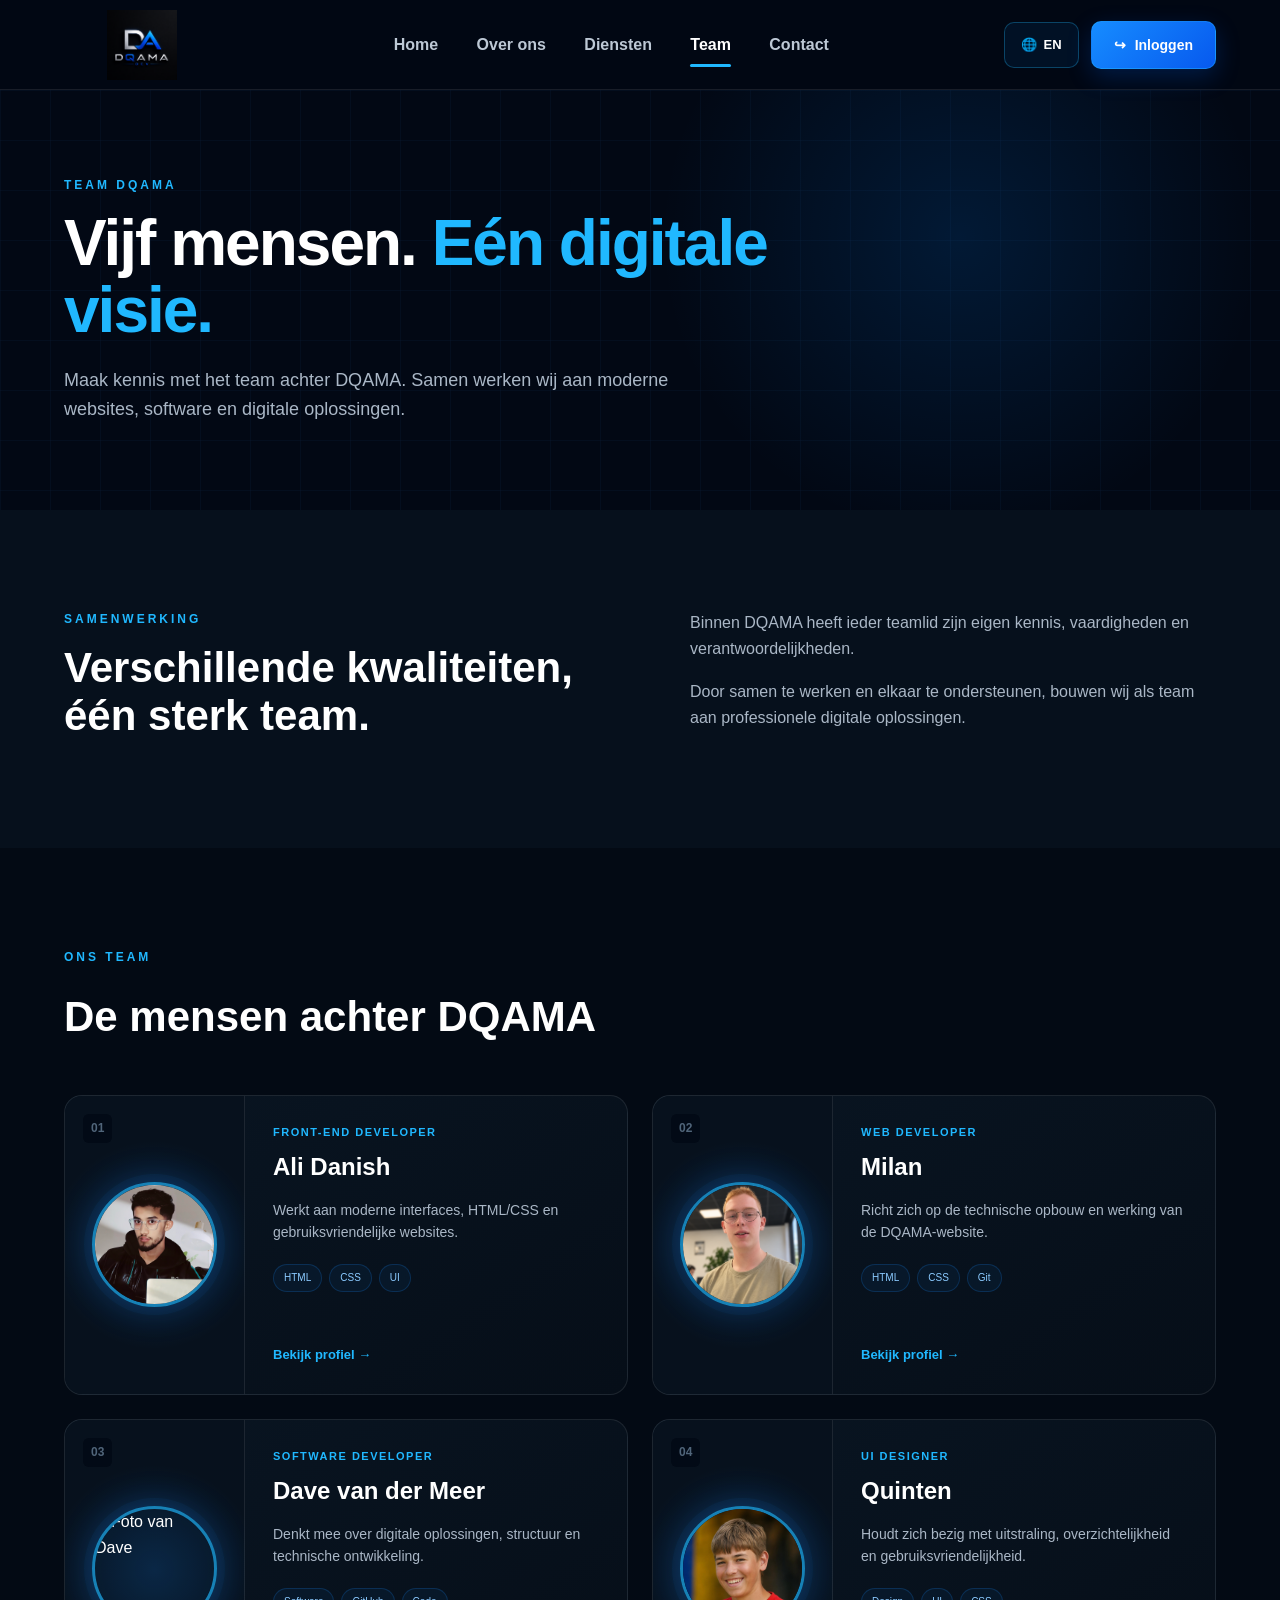
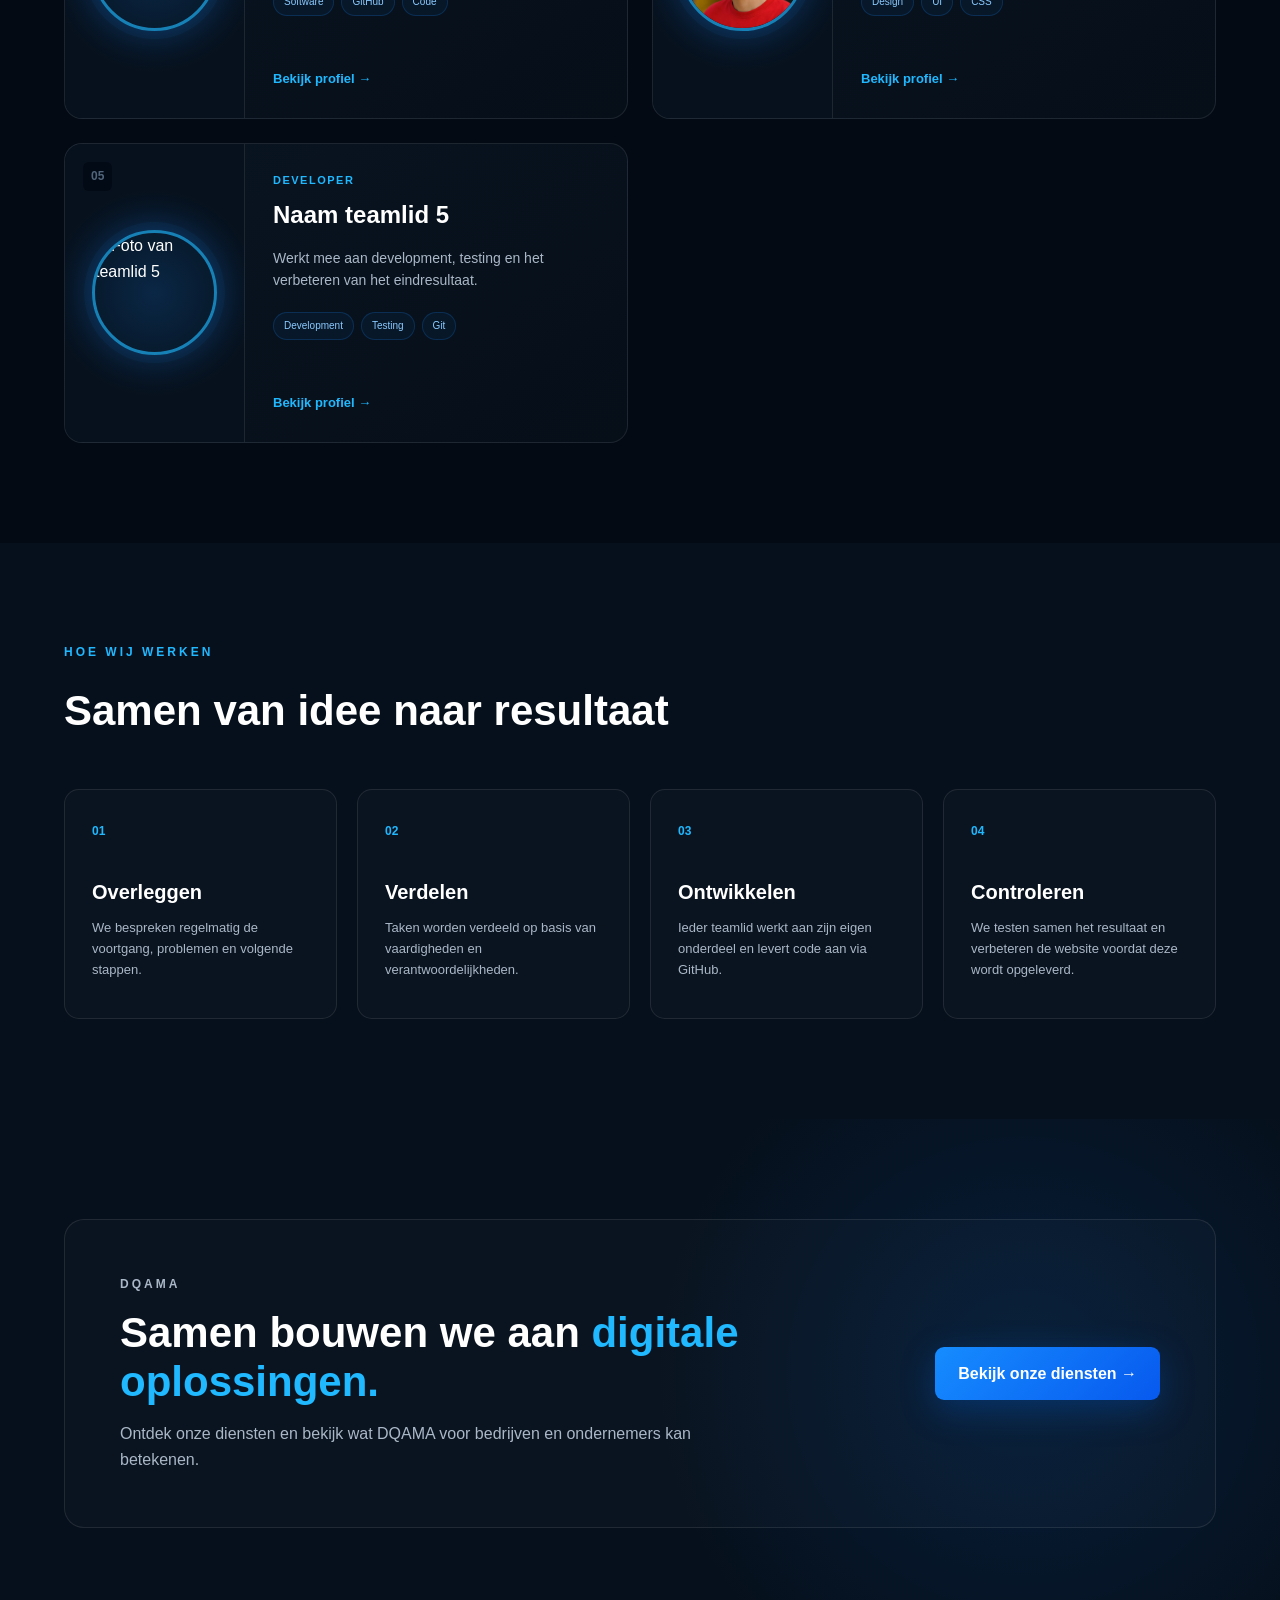
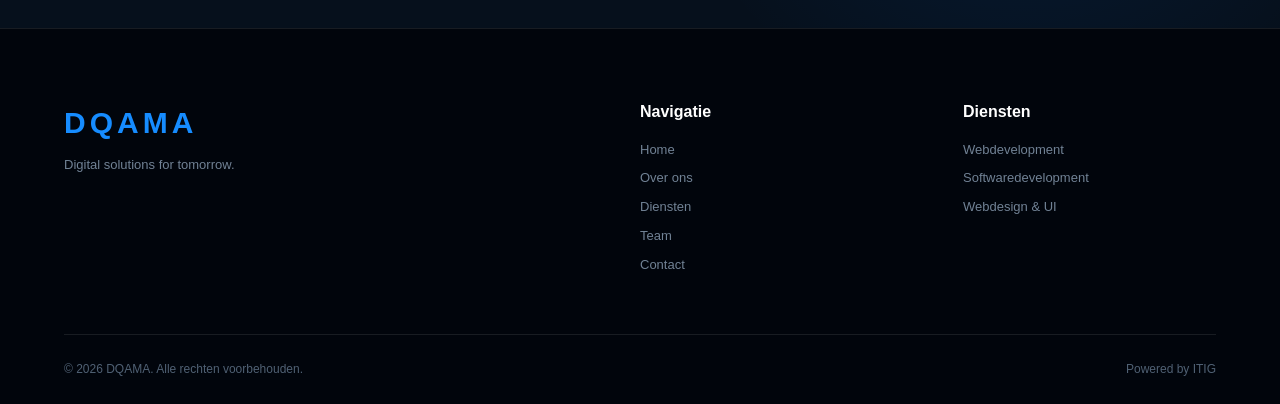
==== commit 8a85b9ee: "Update team.html" ====
--- a/untitled folder/team.html
+++ b/untitled folder/team.html
@@ -382,7 +382,7 @@
 
 
                         <img
-                            src="images/teamlid2.jpg"
+                            src="Milan portfllio/Milan.png"
                             alt="Foto van Milan"
                             class="member-photo"
                         >
@@ -453,8 +453,8 @@
 
 
                         <img
-                            src="d"
-                            alt="Foto van Ali Hamid"
+                            src="dave portfolio/index.php"
+                            alt="Foto van Dave "
                             class="member-photo"
                         >
 
@@ -471,7 +471,7 @@
 
 
                         <h3>
-                            Ali Hamid
+                            Dave van der Meer
                         </h3>
 
 
